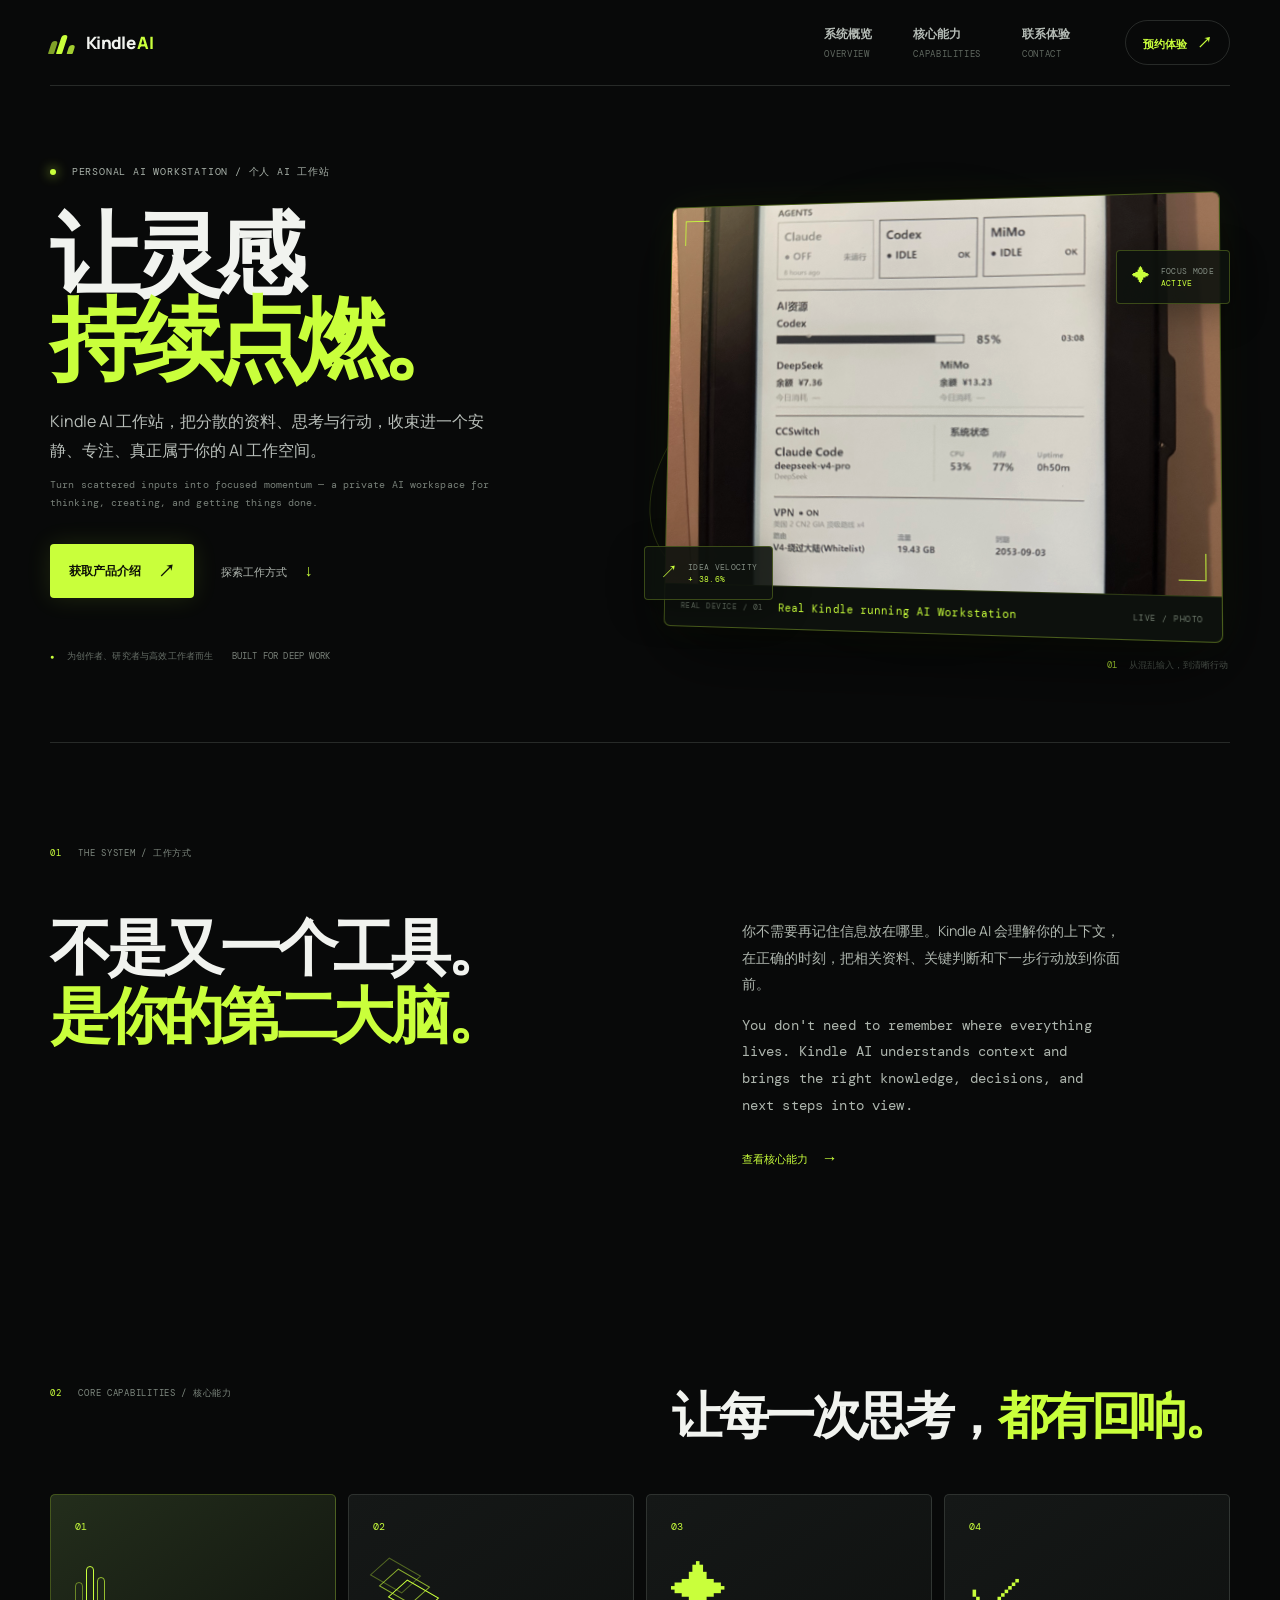
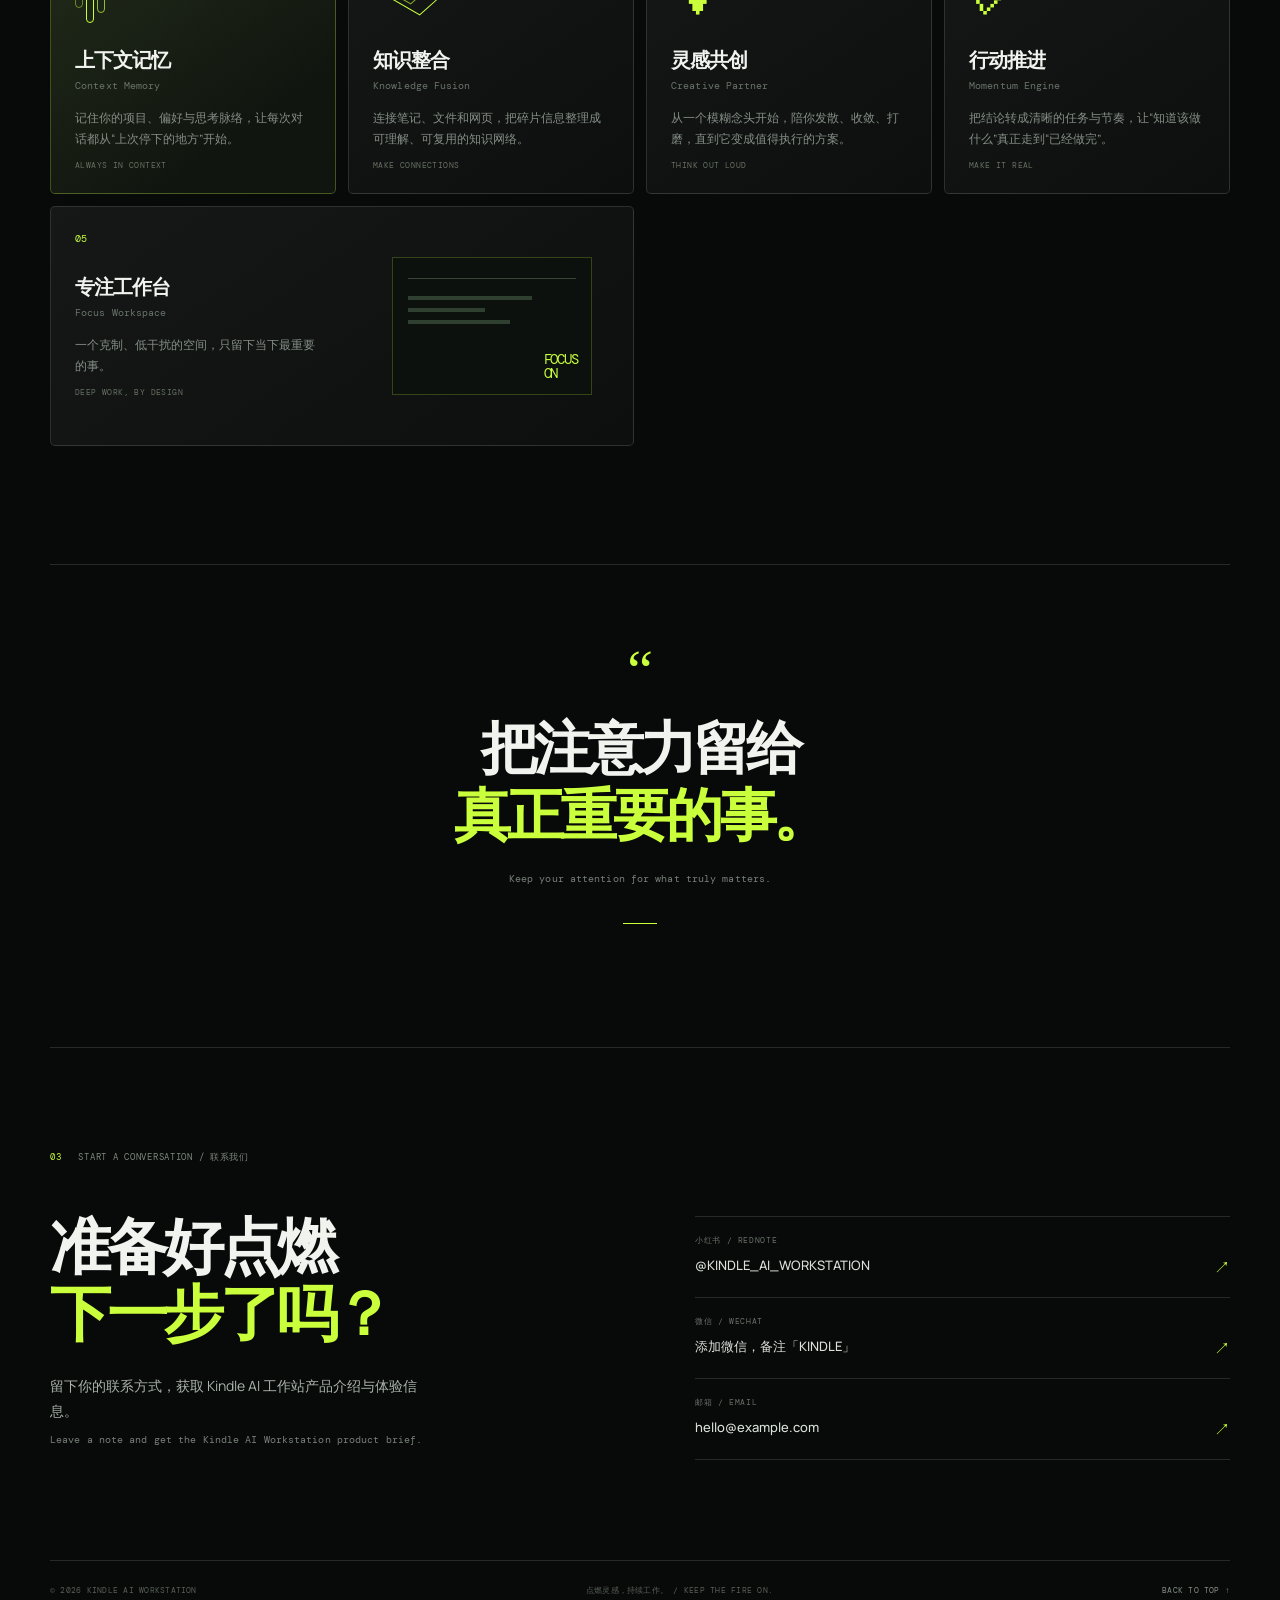
==== docs/index.html @ 56c41e38 "Fix GitHub Pages deployment structure" ====
<!doctype html>
<html lang="zh-CN">
  <head>
    <meta charset="UTF-8" />
    <meta name="viewport" content="width=device-width, initial-scale=1.0" />
    <meta name="description" content="Kindle AI 工作站：把灵感、资料与行动，收束进一个可持续工作的 AI 空间。" />
    <title>Kindle AI Workstation — 点燃你的下一步</title>
    <link rel="stylesheet" href="styles.css" />
  </head>
  <body>
    <div class="page-shell">
      <header class="site-header">
        <a class="brand" href="#top" aria-label="Kindle AI Workstation 首页">
          <span class="brand-mark" aria-hidden="true"><i></i><i></i><i></i></span>
          <span>Kindle <em>AI</em></span>
        </a>
        <nav class="nav-links" aria-label="主导航">
          <a href="#system">系统概览 <small>OVERVIEW</small></a>
          <a href="#features">核心能力 <small>CAPABILITIES</small></a>
          <a href="#contact">联系体验 <small>CONTACT</small></a>
        </nav>
        <a class="header-cta" href="#contact">预约体验 <span>↗</span></a>
      </header>

      <main id="top">
        <section class="hero section-grid" aria-labelledby="hero-title">
          <div class="hero-copy">
            <p class="eyebrow"><span class="status-dot"></span> PERSONAL AI WORKSTATION / 个人 AI 工作站</p>
            <h1 id="hero-title">让灵感<br /><span>持续点燃。</span></h1>
            <p class="hero-intro">Kindle AI 工作站，把分散的资料、思考与行动，收束进一个安静、专注、真正属于你的 AI 工作空间。</p>
            <p class="hero-intro english">Turn scattered inputs into focused momentum — a private AI workspace for thinking, creating, and getting things done.</p>
            <div class="hero-actions">
              <a class="button button-primary" href="#contact">获取产品介绍 <span>↗</span></a>
              <a class="text-link" href="#system">探索工作方式 <span>↓</span></a>
            </div>
            <div class="trust-line"><span>●</span> 为创作者、研究者与高效工作者而生 <strong>BUILT FOR DEEP WORK</strong></div>
          </div>

          <div class="hero-visual" aria-label="Kindle AI 工作站实拍展示">
            <div class="visual-glow"></div>
            <div class="orbit orbit-one"></div>
            <div class="orbit orbit-two"></div>
            <figure class="device-photo">
              <div class="photo-frame">
                <img src="./assets/kindle-dashboard.jpg" alt="Real Kindle running AI Workstation" />
                <span class="photo-corner photo-corner-tl" aria-hidden="true"></span>
                <span class="photo-corner photo-corner-br" aria-hidden="true"></span>
              </div>
              <figcaption><span class="photo-index">REAL DEVICE / 01</span><strong>Real Kindle running AI Workstation</strong><span class="photo-meta">LIVE / PHOTO</span></figcaption>
            </figure>            <div class="floating-chip chip-top"><span class="chip-icon">✦</span><span>FOCUS MODE<br /><b>ACTIVE</b></span></div>
            <div class="floating-chip chip-bottom"><span class="chip-icon">↗</span><span>IDEA VELOCITY<br /><b>+ 38.6%</b></span></div>
            <div class="visual-caption"><span>01</span><span>从混乱输入，到清晰行动</span></div>
          </div>
        </section>

        <section class="intro-band" id="system" aria-labelledby="system-title">
          <div class="section-kicker"><span>01</span><span>THE SYSTEM / 工作方式</span></div>
          <div class="intro-content">
            <h2 id="system-title">不是又一个工具。<br /><span>是你的第二大脑。</span></h2>
            <div class="intro-text">
              <p>你不需要再记住信息放在哪里。Kindle AI 会理解你的上下文，在正确的时刻，把相关资料、关键判断和下一步行动放到你面前。</p>
              <p class="english">You don't need to remember where everything lives. Kindle AI understands context and brings the right knowledge, decisions, and next steps into view.</p>
              <a class="arrow-link" href="#features">查看核心能力 <span>→</span></a>
            </div>
          </div>
        </section>

        <section class="features-section" id="features" aria-labelledby="features-title">
          <div class="section-heading">
            <div class="section-kicker"><span>02</span><span>CORE CAPABILITIES / 核心能力</span></div>
            <h2 id="features-title">让每一次思考，<span>都有回响。</span></h2>
          </div>
          <div class="feature-grid">
            <article class="feature-card featured-card">
              <div class="card-number">01</div>
              <div class="feature-icon icon-pulse" aria-hidden="true"><span></span><span></span><span></span></div>
              <h3>上下文记忆<br /><small>Context Memory</small></h3>
              <p>记住你的项目、偏好与思考脉络，让每次对话都从“上次停下的地方”开始。</p>
              <span class="card-tag">ALWAYS IN CONTEXT</span>
            </article>
            <article class="feature-card">
              <div class="card-number">02</div>
              <div class="feature-icon icon-layers" aria-hidden="true"><i></i><i></i><i></i></div>
              <h3>知识整合<br /><small>Knowledge Fusion</small></h3>
              <p>连接笔记、文件和网页，把碎片信息整理成可理解、可复用的知识网络。</p>
              <span class="card-tag">MAKE CONNECTIONS</span>
            </article>
            <article class="feature-card">
              <div class="card-number">03</div>
              <div class="feature-icon icon-spark" aria-hidden="true">✦</div>
              <h3>灵感共创<br /><small>Creative Partner</small></h3>
              <p>从一个模糊念头开始，陪你发散、收敛、打磨，直到它变成值得执行的方案。</p>
              <span class="card-tag">THINK OUT LOUD</span>
            </article>
            <article class="feature-card">
              <div class="card-number">04</div>
              <div class="feature-icon icon-check" aria-hidden="true">✓</div>
              <h3>行动推进<br /><small>Momentum Engine</small></h3>
              <p>把结论转成清晰的任务与节奏，让“知道该做什么”真正走到“已经做完”。</p>
              <span class="card-tag">MAKE IT REAL</span>
            </article>
            <article class="feature-card wide-card">
              <div class="wide-card-copy"><div class="card-number">05</div><h3>专注工作台<br /><small>Focus Workspace</small></h3><p>一个克制、低干扰的空间，只留下当下最重要的事。</p><span class="card-tag">DEEP WORK, BY DESIGN</span></div>
              <div class="focus-window" aria-hidden="true"><span class="window-top"></span><span class="window-line line-long"></span><span class="window-line line-short"></span><span class="window-line line-mid"></span><b>FOCUS<br />ON</b></div>
            </article>
          </div>
        </section>

        <section class="quote-section" aria-label="产品主张">
          <p class="quote-mark">“</p>
          <blockquote>把注意力留给<br /><span>真正重要的事。</span></blockquote>
          <p class="english quote-english">Keep your attention for what truly matters.</p>
          <div class="quote-line"></div>
        </section>

        <section class="contact-section" id="contact" aria-labelledby="contact-title">
          <div class="contact-main">
            <div class="section-kicker"><span>03</span><span>START A CONVERSATION / 联系我们</span></div>
            <h2 id="contact-title">准备好点燃<br /><span>下一步了吗？</span></h2>
            <p>留下你的联系方式，获取 Kindle AI 工作站产品介绍与体验信息。</p>
            <p class="english">Leave a note and get the Kindle AI Workstation product brief.</p>
          </div>
          <div class="contact-links">
            <a class="contact-link" href="#contact"><span class="contact-label">小红书 / REDNOTE</span><strong>@KINDLE_AI_WORKSTATION <span>↗</span></strong></a>
            <a class="contact-link" href="#contact"><span class="contact-label">微信 / WECHAT</span><strong>添加微信，备注「KINDLE」 <span>↗</span></strong></a>
            <a class="contact-link" href="mailto:hello@example.com"><span class="contact-label">邮箱 / EMAIL</span><strong>hello@example.com <span>↗</span></strong></a>
          </div>
        </section>
      </main>

      <footer class="site-footer"><span>© 2026 KINDLE AI WORKSTATION</span><span>点燃灵感，持续工作。 / KEEP THE FIRE ON.</span><a href="#top">BACK TO TOP ↑</a></footer>
    </div>
  </body>
</html>
---- docs/styles.css ----
@import url('https://fonts.googleapis.com/css2?family=DM+Mono:wght@400;500&family=Manrope:wght@400;500;600;700;800&display=swap');

:root {
  --bg: #080909;
  --panel: #111313;
  --panel-light: #171a19;
  --text: #f1f3ef;
  --muted: #8e9690;
  --line: rgba(222, 238, 224, 0.14);
  --acid: #c9ff3b;
  --acid-soft: #91c92c;
  --mono: 'DM Mono', 'SFMono-Regular', Consolas, monospace;
  --sans: 'Manrope', 'PingFang SC', 'Microsoft YaHei', sans-serif;
}

* { box-sizing: border-box; }
html { scroll-behavior: smooth; }
body { margin: 0; background: var(--bg); color: var(--text); font-family: var(--sans); -webkit-font-smoothing: antialiased; }
a { color: inherit; text-decoration: none; }
.page-shell { overflow: hidden; }
.site-header, main > section, .site-footer { width: min(1180px, calc(100% - 64px)); margin-inline: auto; }
.site-header { height: 86px; display: flex; align-items: center; justify-content: space-between; border-bottom: 1px solid var(--line); }
.brand { display: inline-flex; align-items: center; gap: 11px; font-size: 17px; font-weight: 800; letter-spacing: -0.04em; }
.brand em { color: var(--acid); font-style: normal; }
.brand-mark { width: 25px; height: 22px; display: flex; align-items: end; gap: 3px; }
.brand-mark i { display: block; width: 6px; border-radius: 4px 4px 1px 1px; background: var(--acid); transform: skew(-18deg); }
.brand-mark i:nth-child(1) { height: 13px; opacity: .62; }.brand-mark i:nth-child(2) { height: 19px; }.brand-mark i:nth-child(3) { height: 9px; opacity: .8; }
.nav-links { display: flex; align-items: center; gap: 41px; margin-left: auto; margin-right: 55px; }
.nav-links a { color: #b5bcb6; font-size: 12px; font-weight: 600; transition: color .2s ease; }.nav-links a:hover { color: var(--acid); }
.nav-links small { display: block; color: #606860; font: 9px var(--mono); letter-spacing: .07em; margin-top: 5px; }
.header-cta { border: 1px solid var(--line); border-radius: 999px; padding: 11px 17px; color: var(--acid); font-size: 11px; font-weight: 700; }.header-cta span { margin-left: 8px; font-size: 15px; }

.section-grid { display: grid; grid-template-columns: .95fr 1.05fr; gap: 50px; min-height: 656px; align-items: center; }
.eyebrow, .section-kicker, .trust-line, .card-tag, .terminal-top, .terminal-footer, .contact-label, .visual-caption, .site-footer { font-family: var(--mono); }
.eyebrow { color: #a7b0a8; font-size: 10px; letter-spacing: .08em; margin: 0 0 30px; }.status-dot { display: inline-block; width: 6px; height: 6px; border-radius: 50%; background: var(--acid); box-shadow: 0 0 12px var(--acid); margin-right: 9px; }
h1, h2, h3, p { margin-top: 0; }.hero h1 { margin-bottom: 27px; font-size: clamp(57px, 7vw, 94px); line-height: .95; letter-spacing: -.08em; font-weight: 700; }.hero h1 span, h2 span, blockquote span { color: var(--acid); }
.hero-intro { max-width: 445px; color: #b8beb9; font-size: 16px; line-height: 1.85; margin-bottom: 10px; }.english { color: #788079; font-family: var(--mono); font-size: 10px; line-height: 1.8; letter-spacing: .01em; }.hero-intro.english { max-width: 480px; margin-bottom: 32px; }
.hero-actions { display: flex; align-items: center; gap: 27px; }.button { display: inline-flex; align-items: center; gap: 17px; border-radius: 4px; padding: 15px 19px; font-size: 12px; font-weight: 800; }.button-primary { color: #0d1106; background: var(--acid); box-shadow: 0 0 24px rgba(201,255,59,.12); }.button-primary span { font-size: 17px; }.text-link { color: #b2b9b2; font: 11px var(--mono); }.text-link span { color: var(--acid); margin-left: 10px; font-size: 16px; }
.trust-line { margin-top: 52px; color: #656d66; font-size: 9px; letter-spacing: .02em; }.trust-line span { color: var(--acid); font-size: 7px; margin-right: 7px; }.trust-line strong { color: #798179; margin-left: 13px; font-weight: 400; }
.hero-visual { position: relative; min-height: 520px; display: grid; place-items: center; }.visual-glow { position: absolute; width: 310px; height: 310px; background: rgba(130, 176, 38, .1); filter: blur(55px); border-radius: 50%; }.orbit { position: absolute; border: 1px solid rgba(201,255,59,.2); border-radius: 50%; transform: rotate(-25deg); }.orbit-one { width: 610px; height: 300px; }.orbit-two { width: 480px; height: 210px; transform: rotate(29deg); border-color: rgba(201,255,59,.12); }.terminal-card { position: relative; z-index: 2; width: min(510px, 92%); min-height: 319px; border: 1px solid rgba(201,255,59,.33); border-radius: 8px; background: linear-gradient(140deg, rgba(26,34,26,.96), rgba(9,13,10,.97)); box-shadow: 0 25px 75px rgba(0,0,0,.65), inset 0 0 35px rgba(201,255,59,.035); transform: perspective(900px) rotateY(-11deg) rotateX(4deg); }
.terminal-top, .terminal-footer { display: flex; justify-content: space-between; padding: 16px 19px; color: #727d72; font-size: 9px; letter-spacing: .06em; border-bottom: 1px solid rgba(201,255,59,.12); }.live-indicator { color: var(--acid); }.live-indicator i { display: inline-block; width: 5px; height: 5px; border-radius: 50%; background: var(--acid); margin-right: 6px; }.terminal-body { padding: 32px 28px; font: 12px/2 var(--mono); }.terminal-line { color: #d9e4d7; }.terminal-line.muted { color: #5f6d5e; margin-bottom: 7px; }.prompt, .accent, .result { color: var(--acid); }.result { padding-left: 21px; opacity: .75; }.cursor { margin-top: 8px; }.typing-line { display: inline-block; width: 80px; border-bottom: 1px solid var(--acid); vertical-align: middle; margin-left: 4px; }.cursor-block { display: inline-block; width: 6px; height: 13px; vertical-align: middle; background: var(--acid); margin-left: 3px; }.terminal-footer { border-top: 1px solid rgba(201,255,59,.12); border-bottom: 0; padding-top: 13px; padding-bottom: 13px; font-size: 8px; }
.floating-chip { position: absolute; z-index: 3; display: flex; align-items: center; gap: 10px; border: 1px solid rgba(201,255,59,.24); border-radius: 4px; padding: 12px 15px; background: rgba(14,18,14,.9); color: #838d83; font: 8px/1.55 var(--mono); letter-spacing: .04em; box-shadow: 0 10px 35px rgba(0,0,0,.35); }.floating-chip b { color: var(--acid); font-weight: 400; }.chip-icon { color: var(--acid); font-size: 18px; }.chip-top { top: 96px; right: 0; }.chip-bottom { bottom: 74px; left: 7px; }.visual-caption { position: absolute; bottom: 2px; right: 2px; display: flex; gap: 12px; color: #596159; font-size: 9px; }.visual-caption span:first-child { color: var(--acid); }

.intro-band { border-top: 1px solid var(--line); padding: 104px 0 115px; }.section-kicker { display: flex; gap: 17px; color: #7e887f; font-size: 9px; letter-spacing: .08em; }.section-kicker span:first-child { color: var(--acid); }.intro-content { display: grid; grid-template-columns: 1.1fr .9fr; gap: 95px; margin-top: 52px; }.intro-content h2, .section-heading h2, .contact-main h2 { font-size: clamp(34px, 4.8vw, 62px); line-height: 1.1; letter-spacing: -.07em; margin: 0; }.intro-text { max-width: 380px; padding-top: 6px; }.intro-text p { color: #aeb6ae; line-height: 1.9; font-size: 14px; margin-bottom: 14px; }.intro-text .english { margin-bottom: 28px; }.arrow-link { color: var(--acid); font: 11px var(--mono); }.arrow-link span { padding-left: 10px; font-size: 16px; }
.features-section { padding: 104px 0 118px; }.section-heading { display: flex; justify-content: space-between; align-items: end; margin-bottom: 52px; }.section-heading h2 { font-size: clamp(29px, 4vw, 50px); }.section-heading .section-kicker { align-self: start; }.feature-grid { display: grid; grid-template-columns: repeat(4, 1fr); gap: 12px; }.feature-card { position: relative; min-height: 300px; overflow: hidden; padding: 25px 24px; border: 1px solid var(--line); border-radius: 5px; background: linear-gradient(145deg, #151817, #0d0f0e); }.featured-card { background: linear-gradient(145deg, rgba(37,48,29,.95), #11150f 75%); border-color: rgba(201,255,59,.25); }.card-number { color: var(--acid); font: 10px var(--mono); }.feature-icon { height: 63px; margin: 30px 0 21px; color: var(--acid); }.feature-card h3 { margin-bottom: 15px; font-size: 20px; line-height: 1.25; letter-spacing: -.045em; }.feature-card h3 small, .wide-card h3 small { color: #69736a; display: block; font: 10px var(--mono); letter-spacing: .01em; margin-top: 7px; }.feature-card p, .wide-card p { color: #858e86; font-size: 12px; line-height: 1.75; }.card-tag { position: absolute; bottom: 23px; color: #667062; font-size: 8px; letter-spacing: .05em; }
.icon-pulse { display: flex; align-items: center; gap: 3px; }.icon-pulse span { display: block; width: 8px; border: 1px solid var(--acid); border-radius: 8px; }.icon-pulse span:nth-child(1) { height: 26px; opacity: .45; }.icon-pulse span:nth-child(2) { height: 57px; }.icon-pulse span:nth-child(3) { height: 36px; opacity: .7; }.icon-layers { position: relative; }.icon-layers i { position: absolute; width: 37px; height: 25px; border: 1px solid var(--acid); transform: rotate(30deg) skewX(-18deg); }.icon-layers i:nth-child(1) { top: 0; left: 4px; opacity: .35; }.icon-layers i:nth-child(2) { top: 11px; left: 13px; opacity: .65; }.icon-layers i:nth-child(3) { top: 22px; left: 22px; }.icon-spark, .icon-check { font-size: 57px; line-height: 1; font-family: Arial, sans-serif; }.icon-check { font-weight: 200; }
.wide-card { grid-column: span 2; min-height: 240px; display: flex; justify-content: space-between; padding-right: 41px; }.wide-card-copy { position: relative; }.wide-card h3 { margin-top: 29px; }.wide-card p { max-width: 245px; }.focus-window { position: relative; width: 200px; height: 138px; align-self: center; border: 1px solid rgba(201,255,59,.22); background: #0c110d; padding: 20px 15px; }.window-top { display: block; width: 100%; border-top: 1px solid #364536; margin-bottom: 17px; }.window-line { display: block; height: 4px; margin: 8px 0; background: #304030; }.line-long { width: 74%; }.line-short { width: 46%; }.line-mid { width: 61%; }.focus-window b { position: absolute; right: 13px; bottom: 14px; color: var(--acid); font: 14px/1 var(--mono); letter-spacing: -.08em; }

.quote-section { padding: 76px 0 123px; border-top: 1px solid var(--line); text-align: center; }.quote-mark { color: var(--acid); font: 58px/1 Georgia, serif; margin-bottom: 14px; }.quote-section blockquote { margin: 0; font-size: clamp(31px, 5vw, 57px); line-height: 1.18; letter-spacing: -.07em; font-weight: 600; }.quote-english { margin: 22px 0 35px; }.quote-line { width: 34px; height: 1px; margin: auto; background: var(--acid); }
.contact-section { display: grid; grid-template-columns: 1fr 1fr; gap: 110px; padding: 103px 0 100px; border-top: 1px solid var(--line); }.contact-main h2 { margin: 47px 0 27px; }.contact-main > p:not(.english) { max-width: 380px; color: #aab3aa; line-height: 1.8; font-size: 14px; margin-bottom: 8px; }.contact-main .english { margin-bottom: 0; }.contact-links { padding-top: 65px; }.contact-link { display: block; padding: 18px 0; border-bottom: 1px solid var(--line); }.contact-link:first-child { border-top: 1px solid var(--line); }.contact-label { display: block; color: #687168; font-size: 8px; letter-spacing: .08em; margin-bottom: 10px; }.contact-link strong { display: flex; justify-content: space-between; color: #dbe2db; font-size: 13px; font-weight: 500; }.contact-link strong span { color: var(--acid); font-size: 16px; }.contact-link:hover strong { color: var(--acid); }
.site-footer { display: flex; justify-content: space-between; gap: 20px; padding: 24px 0 30px; color: #566057; border-top: 1px solid var(--line); font-size: 8px; letter-spacing: .03em; }.site-footer a { color: #849084; }.site-footer a:hover { color: var(--acid); }

@media (max-width: 800px) {
  .site-header, main > section, .site-footer { width: min(100% - 36px, 620px); }
  .site-header { height: 72px; }.nav-links { display: none; }.header-cta { padding: 9px 13px; font-size: 10px; }
  .section-grid { display: block; padding: 78px 0 35px; }.hero-copy { position: relative; z-index: 2; }.hero h1 { font-size: clamp(58px, 16vw, 92px); }.hero-intro { font-size: 14px; }.trust-line { margin-top: 37px; line-height: 1.9; }.trust-line strong { display: block; margin-left: 14px; }
  .hero-visual { min-height: 430px; margin-top: 23px; }.terminal-card { transform: perspective(900px) rotateY(-5deg) rotateX(3deg); }.orbit-one { width: 480px; height: 240px; }.orbit-two { width: 380px; height: 170px; }.chip-top { top: 34px; right: -4px; }.chip-bottom { bottom: 48px; left: -5px; }.visual-caption { bottom: 0; right: 0; }
  .intro-band, .features-section, .quote-section, .contact-section { padding-top: 75px; padding-bottom: 78px; }.intro-content, .contact-section { display: block; }.intro-content { margin-top: 35px; }.intro-content h2 { margin-bottom: 34px; }.intro-text { max-width: 100%; }.section-heading { display: block; margin-bottom: 35px; }.section-heading h2 { margin-top: 34px; }.feature-grid { grid-template-columns: repeat(2, 1fr); }.feature-card { min-height: 315px; padding: 20px 18px; }.feature-card h3 { font-size: 17px; }.wide-card { grid-column: span 2; min-height: 220px; padding-right: 19px; }.focus-window { width: 150px; height: 110px; }.contact-main h2 { margin-top: 35px; }.contact-links { padding-top: 43px; }.site-footer { flex-wrap: wrap; padding-top: 20px; }.site-footer span:nth-child(2) { order: 3; width: 100%; }
}
@media (max-width: 460px) {
  .hero-actions { align-items: flex-start; flex-direction: column; gap: 18px; }.hero-visual { min-height: 360px; }.terminal-card { min-height: 270px; }.terminal-body { padding: 22px 16px; font-size: 10px; }.terminal-top, .terminal-footer { padding-inline: 13px; font-size: 7px; }.chip-top { top: 24px; }.chip-bottom { bottom: 30px; }.floating-chip { transform: scale(.88); transform-origin: left center; }.chip-top { transform-origin: right center; }.feature-grid { gap: 8px; }.feature-card { min-height: 295px; }.wide-card { min-height: 215px; }.wide-card-copy { z-index: 1; }.focus-window { margin-left: -55px; opacity: .7; }.contact-link strong { font-size: 11px; }.site-footer { font-size: 7px; }
}

.device-photo { position: relative; z-index: 2; width: min(600px, 94%); margin: 0; border: 1px solid rgba(201,255,59,.32); border-radius: 7px; background: #0d110d; box-shadow: 0 25px 75px rgba(0,0,0,.68), 0 0 42px rgba(142,201,44,.08); overflow: hidden; transform: perspective(1000px) rotateY(-8deg) rotateX(3deg); }
.photo-frame { position: relative; line-height: 0; background: #0b0e0b; }
.photo-frame::after { position: absolute; inset: 0; content: ''; pointer-events: none; background: linear-gradient(145deg, rgba(201,255,59,.12), transparent 28%, transparent 73%, rgba(0,0,0,.3)); mix-blend-mode: screen; }
.photo-frame img { display: block; width: 100%; height: auto; max-height: 390px; object-fit: cover; filter: saturate(.92) contrast(1.06); }
.photo-corner { position: absolute; z-index: 1; width: 26px; height: 26px; border-color: var(--acid); border-style: solid; opacity: .9; }
.photo-corner-tl { top: 14px; left: 14px; border-width: 1px 0 0 1px; }.photo-corner-br { right: 14px; bottom: 14px; border-width: 0 1px 1px 0; }
.device-photo figcaption { display: grid; grid-template-columns: auto 1fr auto; align-items: center; gap: 15px; padding: 14px 17px; border-top: 1px solid rgba(201,255,59,.18); color: #a9b4a8; }
.photo-index, .photo-meta { color: #6f7b6d; font: 8px var(--mono); letter-spacing: .06em; }.device-photo strong { color: var(--acid); font: 11px var(--mono); font-weight: 400; letter-spacing: .01em; }
@media (max-width: 800px) {
  .device-photo { width: min(600px, 96%); transform: perspective(1000px) rotateY(-4deg) rotateX(2deg); }
  .photo-frame img { max-height: none; }
  .device-photo figcaption { grid-template-columns: 1fr auto; gap: 8px 12px; }
  .device-photo strong { grid-column: 1 / -1; grid-row: 2; }
  .photo-meta { grid-column: 2; grid-row: 1; }
}
@media (max-width: 460px) {
  .device-photo { width: 97%; }
  .device-photo figcaption { display: block; padding: 12px 13px; }
  .photo-index, .photo-meta { display: inline-block; }
  .photo-meta { float: right; }
  .device-photo strong { display: block; margin-top: 9px; font-size: 10px; line-height: 1.5; }
}
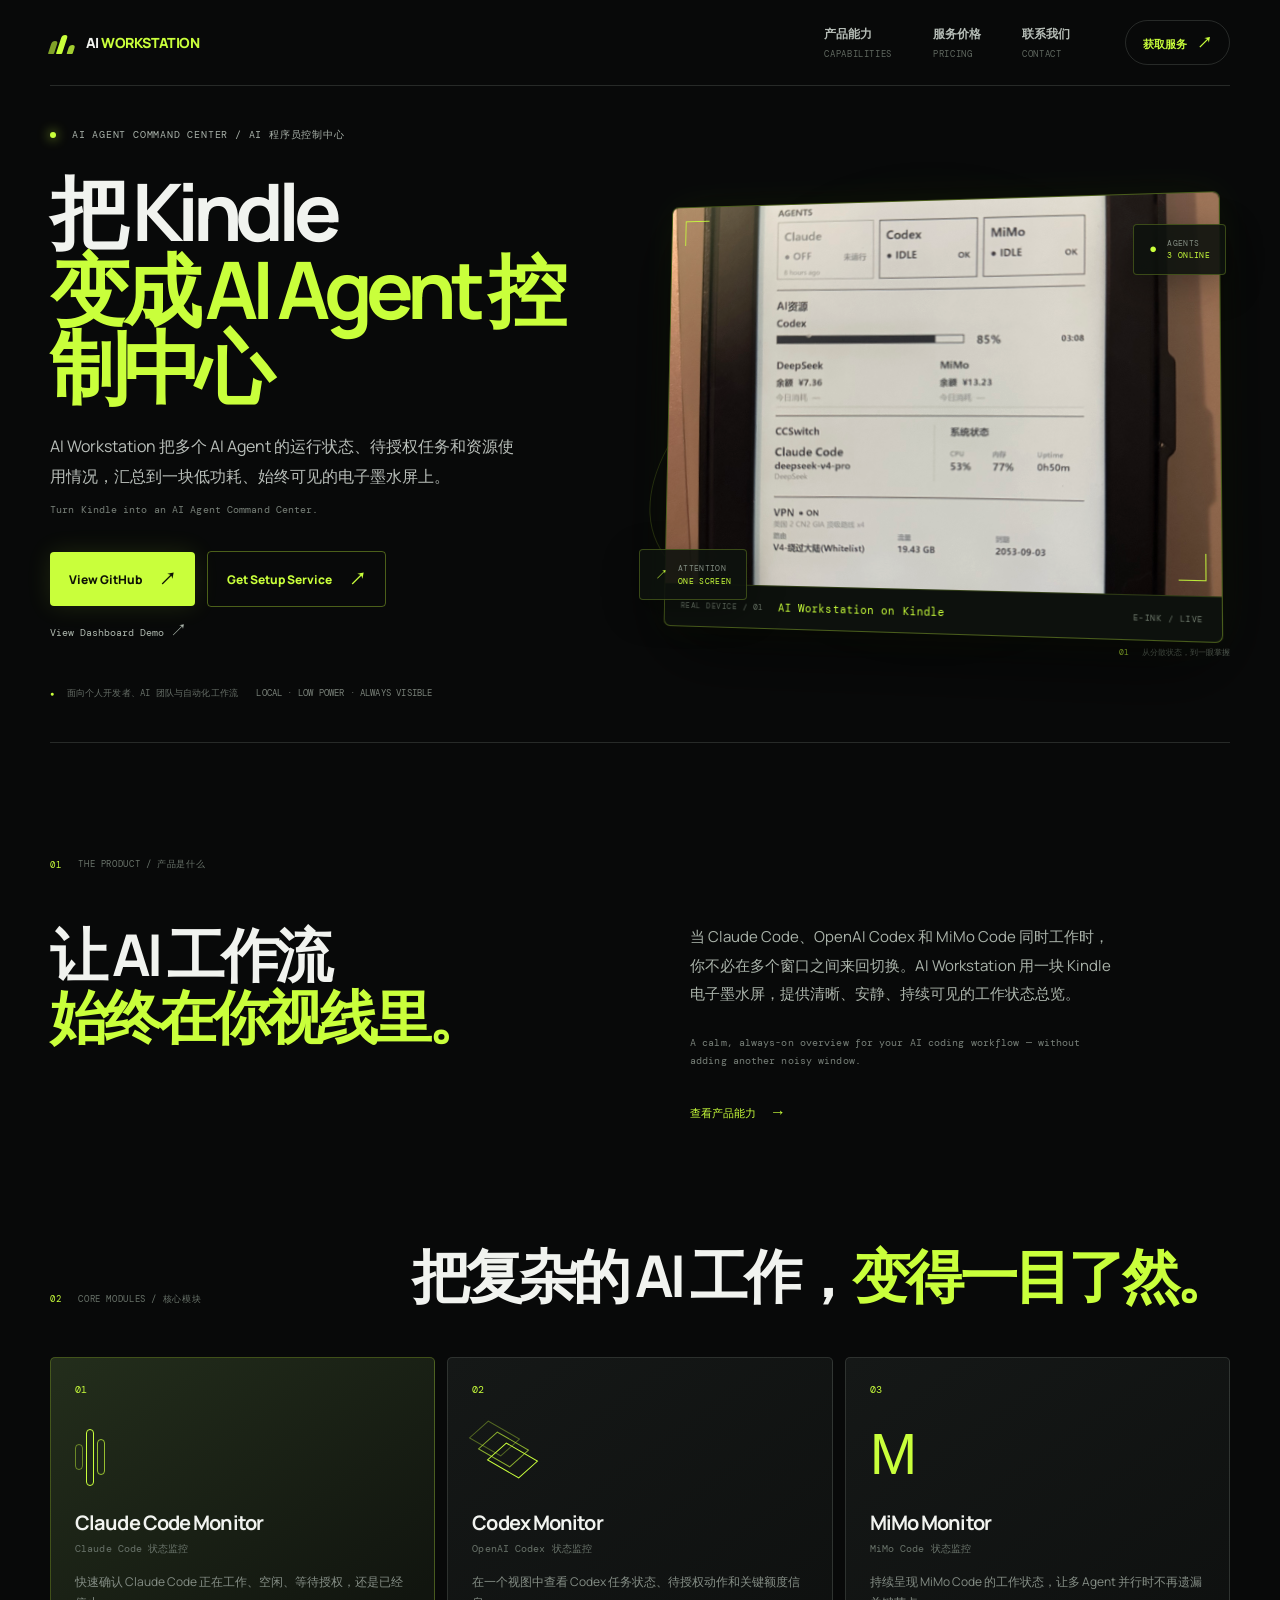
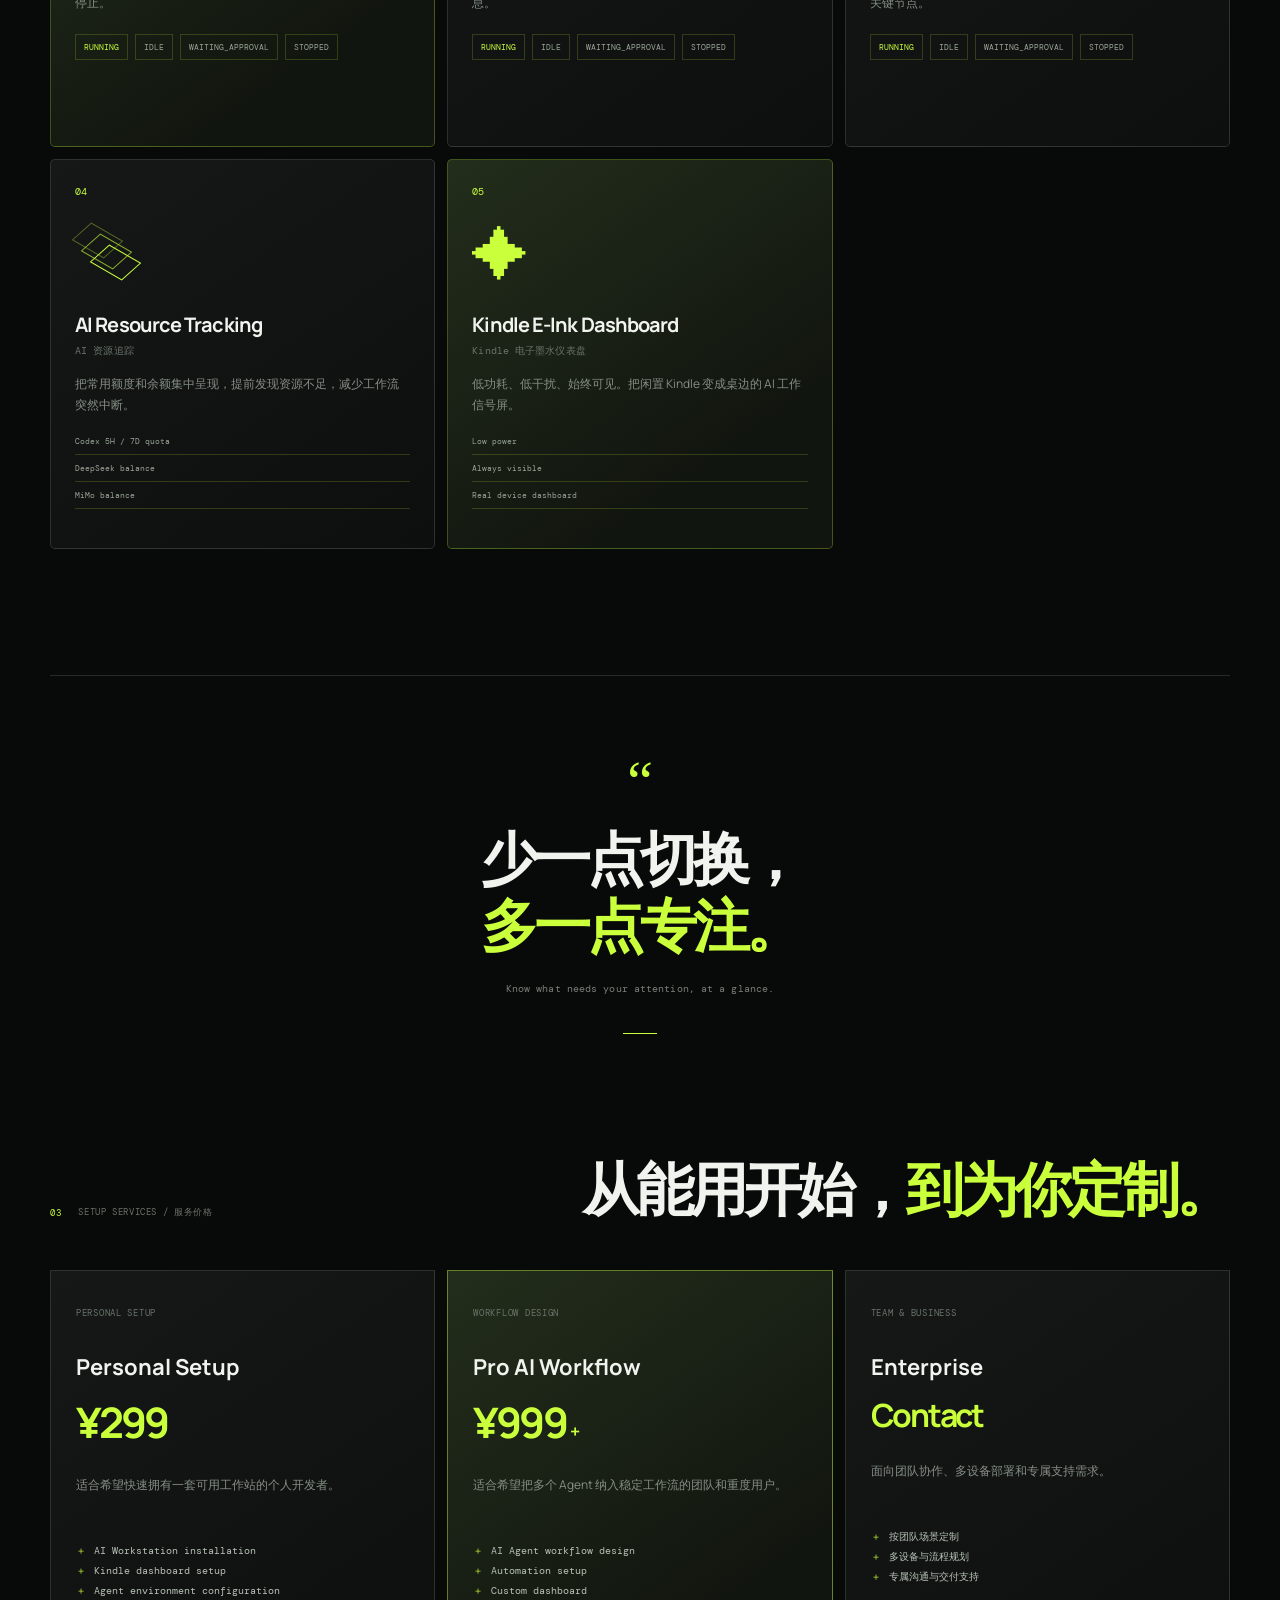
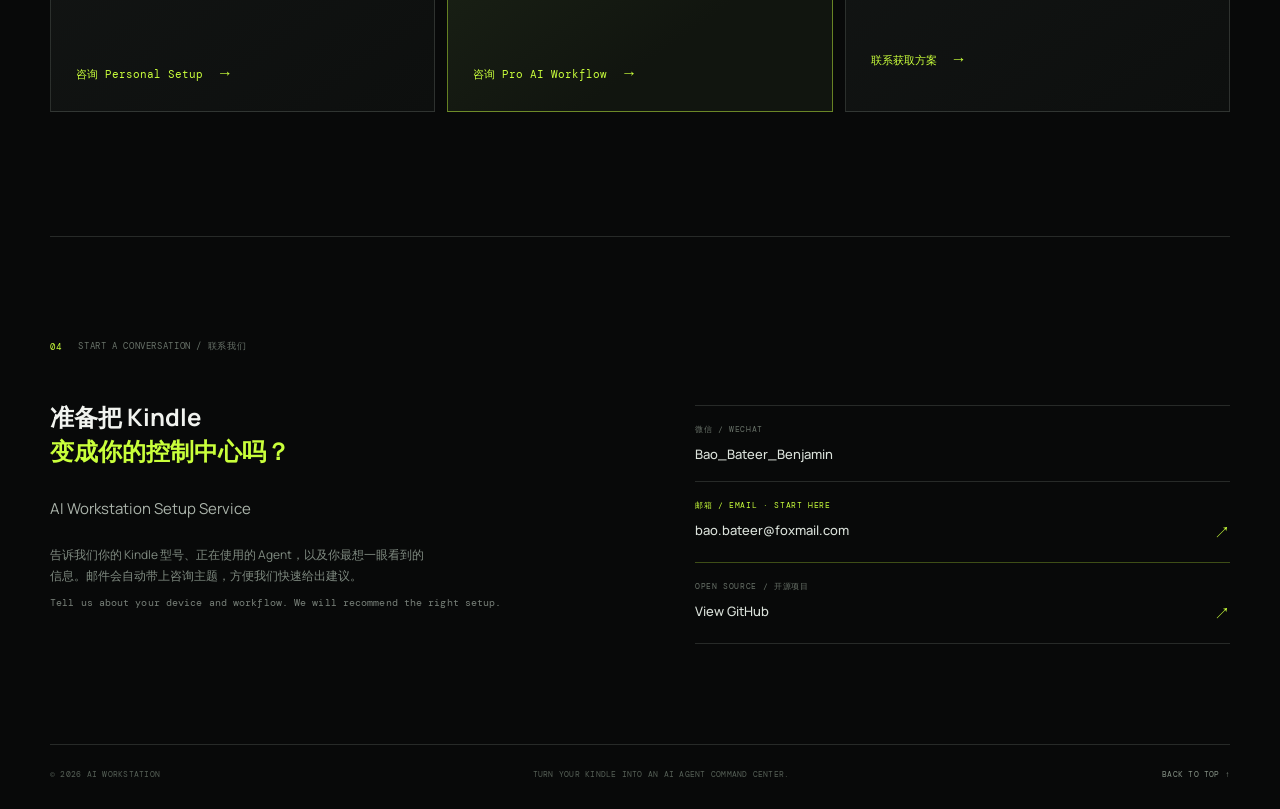
==== commit f2a7518f: "Prepare AI Workstation commercial launch" ====
--- a/docs/index.html
+++ b/docs/index.html
@@ -3,132 +3,155 @@
   <head>
     <meta charset="UTF-8" />
     <meta name="viewport" content="width=device-width, initial-scale=1.0" />
-    <meta name="description" content="Kindle AI 工作站：把灵感、资料与行动，收束进一个可持续工作的 AI 空间。" />
-    <title>Kindle AI Workstation — 点燃你的下一步</title>
+    <meta name="description" content="AI Workstation 把 Kindle 变成 AI Agent 控制中心：监控 Claude Code、Codex、MiMo，追踪 AI 资源，并提供安装与工作流服务。" />
+    <link rel="canonical" href="https://baobateer-arch.github.io/AI-Workstation/" />
+    <meta property="og:title" content="AI Workstation — AI Agent Command Center" />
+    <meta property="og:description" content="把 Kindle 变成 AI Agent 控制中心。一个屏幕查看 Agent 状态、待授权任务与 AI 资源。" />
+    <meta property="og:image" content="https://baobateer-arch.github.io/AI-Workstation/assets/kindle-dashboard.jpg" />
+    <meta property="og:type" content="website" />
+    <title>AI Workstation — AI Agent Command Center</title>
     <link rel="stylesheet" href="styles.css" />
   </head>
   <body>
     <div class="page-shell">
       <header class="site-header">
-        <a class="brand" href="#top" aria-label="Kindle AI Workstation 首页">
+        <a class="brand" href="#top" aria-label="AI Workstation 首页">
           <span class="brand-mark" aria-hidden="true"><i></i><i></i><i></i></span>
-          <span>Kindle <em>AI</em></span>
+          <span>AI <em>WORKSTATION</em></span>
         </a>
         <nav class="nav-links" aria-label="主导航">
-          <a href="#system">系统概览 <small>OVERVIEW</small></a>
-          <a href="#features">核心能力 <small>CAPABILITIES</small></a>
-          <a href="#contact">联系体验 <small>CONTACT</small></a>
+          <a href="#capabilities">产品能力 <small>CAPABILITIES</small></a>
+          <a href="#pricing">服务价格 <small>PRICING</small></a>
+          <a href="#contact">联系我们 <small>CONTACT</small></a>
         </nav>
-        <a class="header-cta" href="#contact">预约体验 <span>↗</span></a>
+        <a class="header-cta" href="mailto:bao.bateer@foxmail.com?subject=AI%20Workstation%20Setup%20Service%20Inquiry">获取服务 <span>↗</span></a>
       </header>
 
       <main id="top">
         <section class="hero section-grid" aria-labelledby="hero-title">
           <div class="hero-copy">
-            <p class="eyebrow"><span class="status-dot"></span> PERSONAL AI WORKSTATION / 个人 AI 工作站</p>
-            <h1 id="hero-title">让灵感<br /><span>持续点燃。</span></h1>
-            <p class="hero-intro">Kindle AI 工作站，把分散的资料、思考与行动，收束进一个安静、专注、真正属于你的 AI 工作空间。</p>
-            <p class="hero-intro english">Turn scattered inputs into focused momentum — a private AI workspace for thinking, creating, and getting things done.</p>
+            <p class="eyebrow"><span class="status-dot"></span> AI AGENT COMMAND CENTER / AI 程序员控制中心</p>
+            <h1 id="hero-title">把 Kindle<br /><span>变成 AI Agent 控制中心</span></h1>
+            <p class="hero-intro">AI Workstation 把多个 AI Agent 的运行状态、待授权任务和资源使用情况，汇总到一块低功耗、始终可见的电子墨水屏上。</p>
+            <p class="hero-intro english">Turn Kindle into an AI Agent Command Center.</p>
             <div class="hero-actions">
-              <a class="button button-primary" href="#contact">获取产品介绍 <span>↗</span></a>
-              <a class="text-link" href="#system">探索工作方式 <span>↓</span></a>
+              <a class="button button-primary" href="https://github.com/baobateer-arch/AI-Workstation" target="_blank" rel="noreferrer">View GitHub <span>↗</span></a>
+              <a class="button button-secondary" href="mailto:bao.bateer@foxmail.com?subject=AI%20Workstation%20Setup%20Service%20Inquiry&amp;body=Kindle%20model%3A%0AAgents%20I%20use%3A%0AWhat%20I%20want%20to%20see%3A">Get Setup Service <span>↗</span></a>
+              <a class="demo-link" href="./assets/kindle-dashboard.jpg" target="_blank" rel="noreferrer">View Dashboard Demo <span>↗</span></a>
             </div>
-            <div class="trust-line"><span>●</span> 为创作者、研究者与高效工作者而生 <strong>BUILT FOR DEEP WORK</strong></div>
+            <div class="trust-line"><span>●</span> 面向个人开发者、AI 团队与自动化工作流 <strong>LOCAL · LOW POWER · ALWAYS VISIBLE</strong></div>
           </div>
 
-          <div class="hero-visual" aria-label="Kindle AI 工作站实拍展示">
+          <div class="hero-visual" aria-label="AI Workstation Kindle 仪表盘展示">
             <div class="visual-glow"></div>
             <div class="orbit orbit-one"></div>
             <div class="orbit orbit-two"></div>
             <figure class="device-photo">
               <div class="photo-frame">
-                <img src="./assets/kindle-dashboard.jpg" alt="Real Kindle running AI Workstation" />
+                <img src="./assets/kindle-dashboard.jpg" alt="Kindle running AI Workstation dashboard" />
                 <span class="photo-corner photo-corner-tl" aria-hidden="true"></span>
                 <span class="photo-corner photo-corner-br" aria-hidden="true"></span>
               </div>
-              <figcaption><span class="photo-index">REAL DEVICE / 01</span><strong>Real Kindle running AI Workstation</strong><span class="photo-meta">LIVE / PHOTO</span></figcaption>
-            </figure>            <div class="floating-chip chip-top"><span class="chip-icon">✦</span><span>FOCUS MODE<br /><b>ACTIVE</b></span></div>
-            <div class="floating-chip chip-bottom"><span class="chip-icon">↗</span><span>IDEA VELOCITY<br /><b>+ 38.6%</b></span></div>
-            <div class="visual-caption"><span>01</span><span>从混乱输入，到清晰行动</span></div>
+              <figcaption><span class="photo-index">REAL DEVICE / 01</span><strong>AI Workstation on Kindle</strong><span class="photo-meta">E-INK / LIVE</span></figcaption>
+            </figure>
+            <div class="floating-chip chip-top"><span class="chip-icon">●</span><span>AGENTS<br /><b>3 ONLINE</b></span></div>
+            <div class="floating-chip chip-bottom"><span class="chip-icon">↗</span><span>ATTENTION<br /><b>ONE SCREEN</b></span></div>
+            <div class="visual-caption"><span>01</span><span>从分散状态，到一眼掌握</span></div>
           </div>
         </section>
 
         <section class="intro-band" id="system" aria-labelledby="system-title">
-          <div class="section-kicker"><span>01</span><span>THE SYSTEM / 工作方式</span></div>
+          <div class="section-kicker"><span>01</span><span>THE PRODUCT / 产品是什么</span></div>
           <div class="intro-content">
-            <h2 id="system-title">不是又一个工具。<br /><span>是你的第二大脑。</span></h2>
+            <h2 id="system-title">让 AI 工作流<br /><span>始终在你视线里。</span></h2>
             <div class="intro-text">
-              <p>你不需要再记住信息放在哪里。Kindle AI 会理解你的上下文，在正确的时刻，把相关资料、关键判断和下一步行动放到你面前。</p>
-              <p class="english">You don't need to remember where everything lives. Kindle AI understands context and brings the right knowledge, decisions, and next steps into view.</p>
-              <a class="arrow-link" href="#features">查看核心能力 <span>→</span></a>
+              <p>当 Claude Code、OpenAI Codex 和 MiMo Code 同时工作时，你不必在多个窗口之间来回切换。AI Workstation 用一块 Kindle 电子墨水屏，提供清晰、安静、持续可见的工作状态总览。</p>
+              <p class="english">A calm, always-on overview for your AI coding workflow — without adding another noisy window.</p>
+              <a class="arrow-link" href="#capabilities">查看产品能力 <span>→</span></a>
             </div>
           </div>
         </section>
 
-        <section class="features-section" id="features" aria-labelledby="features-title">
+        <section class="features-section" id="capabilities" aria-labelledby="features-title">
           <div class="section-heading">
-            <div class="section-kicker"><span>02</span><span>CORE CAPABILITIES / 核心能力</span></div>
-            <h2 id="features-title">让每一次思考，<span>都有回响。</span></h2>
+            <div class="section-kicker"><span>02</span><span>CORE MODULES / 核心模块</span></div>
+            <h2 id="features-title">把复杂的 AI 工作，<span>变得一目了然。</span></h2>
           </div>
           <div class="feature-grid">
             <article class="feature-card featured-card">
               <div class="card-number">01</div>
               <div class="feature-icon icon-pulse" aria-hidden="true"><span></span><span></span><span></span></div>
-              <h3>上下文记忆<br /><small>Context Memory</small></h3>
-              <p>记住你的项目、偏好与思考脉络，让每次对话都从“上次停下的地方”开始。</p>
-              <span class="card-tag">ALWAYS IN CONTEXT</span>
+              <h3>Claude Code Monitor<br /><small>Claude Code 状态监控</small></h3>
+              <p>快速确认 Claude Code 正在工作、空闲、等待授权，还是已经停止。</p>
+              <div class="status-list"><span>RUNNING</span><span>IDLE</span><span>WAITING_APPROVAL</span><span>STOPPED</span></div>
             </article>
             <article class="feature-card">
               <div class="card-number">02</div>
               <div class="feature-icon icon-layers" aria-hidden="true"><i></i><i></i><i></i></div>
-              <h3>知识整合<br /><small>Knowledge Fusion</small></h3>
-              <p>连接笔记、文件和网页，把碎片信息整理成可理解、可复用的知识网络。</p>
-              <span class="card-tag">MAKE CONNECTIONS</span>
+              <h3>Codex Monitor<br /><small>OpenAI Codex 状态监控</small></h3>
+              <p>在一个视图中查看 Codex 任务状态、待授权动作和关键额度信息。</p>
+              <div class="status-list"><span>RUNNING</span><span>IDLE</span><span>WAITING_APPROVAL</span><span>STOPPED</span></div>
             </article>
             <article class="feature-card">
               <div class="card-number">03</div>
-              <div class="feature-icon icon-spark" aria-hidden="true">✦</div>
-              <h3>灵感共创<br /><small>Creative Partner</small></h3>
-              <p>从一个模糊念头开始，陪你发散、收敛、打磨，直到它变成值得执行的方案。</p>
-              <span class="card-tag">THINK OUT LOUD</span>
+              <div class="feature-icon icon-spark" aria-hidden="true">M</div>
+              <h3>MiMo Monitor<br /><small>MiMo Code 状态监控</small></h3>
+              <p>持续呈现 MiMo Code 的工作状态，让多 Agent 并行时不再遗漏关键节点。</p>
+              <div class="status-list"><span>RUNNING</span><span>IDLE</span><span>WAITING_APPROVAL</span><span>STOPPED</span></div>
             </article>
             <article class="feature-card">
               <div class="card-number">04</div>
-              <div class="feature-icon icon-check" aria-hidden="true">✓</div>
-              <h3>行动推进<br /><small>Momentum Engine</small></h3>
-              <p>把结论转成清晰的任务与节奏，让“知道该做什么”真正走到“已经做完”。</p>
-              <span class="card-tag">MAKE IT REAL</span>
+              <div class="feature-icon icon-layers" aria-hidden="true"><i></i><i></i><i></i></div>
+              <h3>AI Resource Tracking<br /><small>AI 资源追踪</small></h3>
+              <p>把常用额度和余额集中呈现，提前发现资源不足，减少工作流突然中断。</p>
+              <div class="resource-list"><span>Codex 5H / 7D quota</span><span>DeepSeek balance</span><span>MiMo balance</span></div>
             </article>
-            <article class="feature-card wide-card">
-              <div class="wide-card-copy"><div class="card-number">05</div><h3>专注工作台<br /><small>Focus Workspace</small></h3><p>一个克制、低干扰的空间，只留下当下最重要的事。</p><span class="card-tag">DEEP WORK, BY DESIGN</span></div>
-              <div class="focus-window" aria-hidden="true"><span class="window-top"></span><span class="window-line line-long"></span><span class="window-line line-short"></span><span class="window-line line-mid"></span><b>FOCUS<br />ON</b></div>
+            <article class="feature-card featured-card">
+              <div class="card-number">05</div>
+              <div class="feature-icon icon-spark" aria-hidden="true">✦</div>
+              <h3>Kindle E-Ink Dashboard<br /><small>Kindle 电子墨水仪表盘</small></h3>
+              <p>低功耗、低干扰、始终可见。把闲置 Kindle 变成桌边的 AI 工作信号屏。</p>
+              <div class="resource-list"><span>Low power</span><span>Always visible</span><span>Real device dashboard</span></div>
             </article>
           </div>
         </section>
 
         <section class="quote-section" aria-label="产品主张">
           <p class="quote-mark">“</p>
-          <blockquote>把注意力留给<br /><span>真正重要的事。</span></blockquote>
-          <p class="english quote-english">Keep your attention for what truly matters.</p>
+          <blockquote>少一点切换，<br /><span>多一点专注。</span></blockquote>
+          <p class="english quote-english">Know what needs your attention, at a glance.</p>
           <div class="quote-line"></div>
+        </section>
+
+        <section class="pricing-section" id="pricing" aria-labelledby="pricing-title">
+          <div class="section-heading">
+            <div class="section-kicker"><span>03</span><span>SETUP SERVICES / 服务价格</span></div>
+            <h2 id="pricing-title">从能用开始，<span>到为你定制。</span></h2>
+          </div>
+          <div class="pricing-grid">
+            <article class="price-card"><span class="price-label">PERSONAL SETUP</span><h3>Personal Setup</h3><div class="price">¥299</div><p>适合希望快速拥有一套可用工作站的个人开发者。</p><ul><li>AI Workstation installation</li><li>Kindle dashboard setup</li><li>Agent environment configuration</li></ul><a class="price-link" href="mailto:bao.bateer@foxmail.com?subject=Personal%20Setup%20Inquiry">咨询 Personal Setup <span>→</span></a></article>
+            <article class="price-card featured-price"><span class="price-label">WORKFLOW DESIGN</span><h3>Pro AI Workflow</h3><div class="price">¥999<span>+</span></div><p>适合希望把多个 Agent 纳入稳定工作流的团队和重度用户。</p><ul><li>AI Agent workflow design</li><li>Automation setup</li><li>Custom dashboard</li></ul><a class="price-link" href="mailto:bao.bateer@foxmail.com?subject=Pro%20AI%20Workflow%20Inquiry">咨询 Pro AI Workflow <span>→</span></a></article>
+            <article class="price-card"><span class="price-label">TEAM &amp; BUSINESS</span><h3>Enterprise</h3><div class="price price-contact">Contact</div><p>面向团队协作、多设备部署和专属支持需求。</p><ul><li>按团队场景定制</li><li>多设备与流程规划</li><li>专属沟通与交付支持</li></ul><a class="price-link" href="mailto:bao.bateer@foxmail.com?subject=Enterprise%20AI%20Workstation%20Inquiry">联系获取方案 <span>→</span></a></article>
+          </div>
         </section>
 
         <section class="contact-section" id="contact" aria-labelledby="contact-title">
           <div class="contact-main">
-            <div class="section-kicker"><span>03</span><span>START A CONVERSATION / 联系我们</span></div>
-            <h2 id="contact-title">准备好点燃<br /><span>下一步了吗？</span></h2>
-            <p>留下你的联系方式，获取 Kindle AI 工作站产品介绍与体验信息。</p>
-            <p class="english">Leave a note and get the Kindle AI Workstation product brief.</p>
+            <div class="section-kicker"><span>04</span><span>START A CONVERSATION / 联系我们</span></div>
+            <h2 id="contact-title">准备把 Kindle<br /><span>变成你的控制中心吗？</span></h2>
+            <p>AI Workstation Setup Service</p>
+            <p class="contact-prompt">告诉我们你的 Kindle 型号、正在使用的 Agent，以及你最想一眼看到的信息。邮件会自动带上咨询主题，方便我们快速给出建议。</p>
+            <p class="english">Tell us about your device and workflow. We will recommend the right setup.</p>
           </div>
           <div class="contact-links">
-            <a class="contact-link" href="#contact"><span class="contact-label">小红书 / REDNOTE</span><strong>@KINDLE_AI_WORKSTATION <span>↗</span></strong></a>
-            <a class="contact-link" href="#contact"><span class="contact-label">微信 / WECHAT</span><strong>添加微信，备注「KINDLE」 <span>↗</span></strong></a>
-            <a class="contact-link" href="mailto:hello@example.com"><span class="contact-label">邮箱 / EMAIL</span><strong>hello@example.com <span>↗</span></strong></a>
+            <div class="contact-link"><span class="contact-label">微信 / WECHAT</span><strong>Bao_Bateer_Benjamin</strong></div>
+            <a class="contact-link contact-primary" href="mailto:bao.bateer@foxmail.com?subject=AI%20Workstation%20Setup%20Service%20Inquiry&amp;body=Kindle%20model%3A%0AAgents%20I%20use%3A%0AWhat%20I%20want%20to%20see%3A"><span class="contact-label">邮箱 / EMAIL · START HERE</span><strong>bao.bateer@foxmail.com <span>↗</span></strong></a>
+            <a class="contact-link" href="https://github.com/baobateer-arch/AI-Workstation" target="_blank" rel="noreferrer"><span class="contact-label">OPEN SOURCE / 开源项目</span><strong>View GitHub <span>↗</span></strong></a>
           </div>
         </section>
       </main>
 
-      <footer class="site-footer"><span>© 2026 KINDLE AI WORKSTATION</span><span>点燃灵感，持续工作。 / KEEP THE FIRE ON.</span><a href="#top">BACK TO TOP ↑</a></footer>
+      <footer class="site-footer"><span>© 2026 AI WORKSTATION</span><span>TURN YOUR KINDLE INTO AN AI AGENT COMMAND CENTER.</span><a href="#top">BACK TO TOP ↑</a></footer>
     </div>
   </body>
 </html>
--- a/docs/styles.css
+++ b/docs/styles.css
@@ -1,85 +1,36 @@
 @import url('https://fonts.googleapis.com/css2?family=DM+Mono:wght@400;500&family=Manrope:wght@400;500;600;700;800&display=swap');
 
-:root {
-  --bg: #080909;
-  --panel: #111313;
-  --panel-light: #171a19;
-  --text: #f1f3ef;
-  --muted: #8e9690;
-  --line: rgba(222, 238, 224, 0.14);
-  --acid: #c9ff3b;
-  --acid-soft: #91c92c;
-  --mono: 'DM Mono', 'SFMono-Regular', Consolas, monospace;
-  --sans: 'Manrope', 'PingFang SC', 'Microsoft YaHei', sans-serif;
-}
+:root { --bg:#080909; --panel:#111313; --panel-light:#171a19; --text:#f1f3ef; --muted:#8e9690; --line:rgba(222,238,224,.14); --acid:#c9ff3b; --acid-soft:#91c92c; --mono:'DM Mono','SFMono-Regular',Consolas,monospace; --sans:'Manrope','PingFang SC','Microsoft YaHei',sans-serif; }
+* { box-sizing:border-box; }
+html { scroll-behavior:smooth; }
+body { margin:0; background:var(--bg); color:var(--text); font-family:var(--sans); -webkit-font-smoothing:antialiased; }
+a { color:inherit; text-decoration:none; }
+.page-shell { overflow:hidden; }
+.site-header, main > section, .site-footer { width:min(1180px,calc(100% - 64px)); margin-inline:auto; }
+.site-header { height:86px; display:flex; align-items:center; justify-content:space-between; border-bottom:1px solid var(--line); }
+.brand { display:inline-flex; align-items:center; gap:11px; font-size:14px; font-weight:800; letter-spacing:-.04em; white-space:nowrap; }.brand em { color:var(--acid); font-style:normal; }
+.brand-mark { width:25px; height:22px; display:flex; align-items:end; gap:3px; }.brand-mark i { display:block; width:6px; border-radius:4px 4px 1px 1px; background:var(--acid); transform:skew(-18deg); }.brand-mark i:nth-child(1){height:13px;opacity:.62}.brand-mark i:nth-child(2){height:19px}.brand-mark i:nth-child(3){height:9px;opacity:.8}
+.nav-links { display:flex; align-items:center; gap:41px; margin-left:auto; margin-right:55px; }.nav-links a { color:#b5bcb6; font-size:12px; font-weight:600; transition:color .2s ease; }.nav-links a:hover { color:var(--acid); }.nav-links small { display:block; color:#606860; font:9px var(--mono); letter-spacing:.07em; margin-top:5px; }
+.header-cta { border:1px solid var(--line); border-radius:999px; padding:11px 17px; color:var(--acid); font-size:11px; font-weight:700; }.header-cta span { margin-left:8px; font-size:15px; }
+.section-grid { display:grid; grid-template-columns:.95fr 1.05fr; gap:50px; min-height:656px; align-items:center; }.eyebrow,.section-kicker,.trust-line,.card-tag,.contact-label,.visual-caption,.site-footer,.price-label { font-family:var(--mono); }.eyebrow { color:#a7b0a8; font-size:10px; letter-spacing:.08em; margin:0 0 30px; }.status-dot { display:inline-block; width:6px; height:6px; border-radius:50%; background:var(--acid); box-shadow:0 0 12px var(--acid); margin-right:9px; }
+h1,h2,h3,p { margin-top:0; }.hero h1 { margin-bottom:27px; font-size:clamp(52px,6.2vw,82px); line-height:.98; letter-spacing:-.08em; font-weight:700; }.hero h1 span,h2 span,blockquote span { color:var(--acid); }.hero-intro { max-width:475px; color:#b8beb9; font-size:16px; line-height:1.85; margin-bottom:10px; }.english { color:#788079; font-family:var(--mono); font-size:10px; line-height:1.8; letter-spacing:.01em; }.hero-intro.english { max-width:480px; margin-bottom:32px; }
+.hero-actions { display:flex; align-items:center; gap:12px; flex-wrap:wrap; }.button { display:inline-flex; align-items:center; gap:17px; border-radius:4px; padding:15px 19px; font-size:12px; font-weight:800; }.button-primary { color:#0d1106; background:var(--acid); box-shadow:0 0 24px rgba(201,255,59,.12); }.button-secondary { color:var(--acid); border:1px solid rgba(201,255,59,.35); }.button span,.demo-link span { font-size:17px; }.trust-line { margin-top:45px; color:#656d66; font-size:9px; letter-spacing:.02em; }.trust-line span { color:var(--acid); font-size:7px; margin-right:7px; }.trust-line strong { color:#798179; margin-left:13px; font-weight:400; }
+.hero-visual { position:relative; min-height:520px; display:grid; place-items:center; }.visual-glow { position:absolute; width:310px; height:310px; background:rgba(130,176,38,.1); filter:blur(55px); border-radius:50%; }.orbit { position:absolute; border:1px solid rgba(201,255,59,.2); border-radius:50%; transform:rotate(-25deg); }.orbit-one { width:610px; height:300px; }.orbit-two { width:480px; height:210px; transform:rotate(29deg); border-color:rgba(201,255,59,.12); }
+.device-photo { position:relative; z-index:2; width:min(600px,94%); margin:0; border:1px solid rgba(201,255,59,.32); border-radius:7px; background:#0d110d; box-shadow:0 25px 75px rgba(0,0,0,.68),0 0 42px rgba(142,201,44,.08); overflow:hidden; transform:perspective(1000px) rotateY(-8deg) rotateX(3deg); }.photo-frame { position:relative; line-height:0; background:#0b0e0b; }.photo-frame::after { position:absolute; inset:0; content:''; pointer-events:none; background:linear-gradient(145deg,rgba(201,255,59,.12),transparent 28%,transparent 73%,rgba(0,0,0,.3)); mix-blend-mode:screen; }.photo-frame img { display:block; width:100%; height:auto; max-height:390px; object-fit:cover; filter:saturate(.92) contrast(1.06); }.photo-corner { position:absolute; z-index:1; width:26px; height:26px; border-color:var(--acid); border-style:solid; opacity:.9; }.photo-corner-tl { top:14px; left:14px; border-width:1px 0 0 1px; }.photo-corner-br { right:14px; bottom:14px; border-width:0 1px 1px 0; }.device-photo figcaption { display:grid; grid-template-columns:auto 1fr auto; align-items:center; gap:15px; padding:14px 17px; border-top:1px solid rgba(201,255,59,.18); color:#a9b4a8; }.photo-index,.photo-meta { color:#6f7b6d; font:8px var(--mono); letter-spacing:.06em; }.device-photo strong { color:var(--acid); font:11px var(--mono); font-weight:400; letter-spacing:.01em; }
+.floating-chip { position:absolute; z-index:3; display:flex; align-items:center; gap:10px; border:1px solid rgba(201,255,59,.24); border-radius:4px; padding:12px 15px; background:rgba(14,18,14,.9); color:#838d83; font:8px/1.55 var(--mono); letter-spacing:.04em; box-shadow:0 10px 35px rgba(0,0,0,.35); }.floating-chip b { color:var(--acid); font-weight:400; }.chip-icon { color:var(--acid); font-size:13px; }.chip-top { top:70px; right:4px; }.chip-bottom { bottom:74px; left:2px; }.visual-caption { position:absolute; right:0; bottom:16px; display:flex; gap:13px; color:#687268; font-size:8px; }.visual-caption span:first-child { color:var(--acid); }
+.intro-band { padding:115px 0 122px; border-top:1px solid var(--line); }.section-kicker { display:flex; align-items:center; gap:17px; color:#69736a; font-size:9px; letter-spacing:.07em; }.section-kicker span:first-child { color:var(--acid); }.intro-content { display:grid; grid-template-columns:1fr 1fr; gap:100px; margin-top:52px; }.intro-content h2,.section-heading h2 { margin:0; font-size:clamp(35px,4.5vw,59px); line-height:1.08; letter-spacing:-.07em; }.intro-text { max-width:430px; }.intro-text p:not(.english) { color:#aab3aa; line-height:1.9; font-size:15px; }.intro-text .english { margin:25px 0 30px; }.arrow-link,.price-link { color:var(--acid); font:11px var(--mono); }.arrow-link span,.price-link span { margin-left:10px; font-size:16px; }
+.features-section { padding:0 0 126px; }.section-heading { display:flex; align-items:end; justify-content:space-between; gap:30px; margin-bottom:51px; }.feature-grid { display:grid; grid-template-columns:repeat(3,1fr); gap:12px; }.feature-card { position:relative; min-height:390px; overflow:hidden; padding:25px 24px; border:1px solid var(--line); border-radius:5px; background:linear-gradient(145deg,#151817,#0d0f0e); }.featured-card { background:linear-gradient(145deg,rgba(37,48,29,.95),#11150f 75%); border-color:rgba(201,255,59,.25); }.card-number { color:var(--acid); font:10px var(--mono); }.feature-icon { height:63px; margin:30px 0 21px; color:var(--acid); }.feature-card h3 { margin-bottom:15px; font-size:20px; line-height:1.25; letter-spacing:-.045em; }.feature-card h3 small { color:#69736a; display:block; font:10px var(--mono); letter-spacing:.01em; margin-top:7px; }.feature-card p { color:#858e86; font-size:12px; line-height:1.75; }.icon-pulse { display:flex; align-items:center; gap:3px; }.icon-pulse span { display:block; width:8px; border:1px solid var(--acid); border-radius:8px; }.icon-pulse span:nth-child(1){height:26px;opacity:.45}.icon-pulse span:nth-child(2){height:57px}.icon-pulse span:nth-child(3){height:36px;opacity:.7}.icon-layers { position:relative; }.icon-layers i { position:absolute; width:37px; height:25px; border:1px solid var(--acid); transform:rotate(30deg) skewX(-18deg); }.icon-layers i:nth-child(1){top:0;left:4px;opacity:.35}.icon-layers i:nth-child(2){top:11px;left:13px;opacity:.65}.icon-layers i:nth-child(3){top:22px;left:22px}.icon-spark { font-size:57px; line-height:1; font-family:Arial,sans-serif; }.status-list,.resource-list { display:flex; flex-wrap:wrap; gap:7px; margin-top:21px; }.status-list span,.resource-list span { padding:7px 8px; border:1px solid rgba(201,255,59,.18); color:#9aa698; font:8px var(--mono); }.status-list span:first-child { color:var(--acid); }.resource-list { flex-direction:column; gap:8px; }.resource-list span { border-width:0 0 1px; padding:0 0 8px; }
+.quote-section { padding:76px 0 123px; border-top:1px solid var(--line); text-align:center; }.quote-mark { color:var(--acid); font:58px/1 Georgia,serif; margin-bottom:14px; }.quote-section blockquote { margin:0; font-size:clamp(31px,5vw,57px); line-height:1.18; letter-spacing:-.07em; font-weight:600; }.quote-english { margin:22px 0 35px; }.quote-line { width:34px; height:1px; margin:auto; background:var(--acid); }
+.pricing-section { padding:0 0 124px; }.pricing-grid { display:grid; grid-template-columns:repeat(3,1fr); gap:12px; }.price-card { min-height:390px; padding:28px 25px; border:1px solid var(--line); background:linear-gradient(145deg,#151817,#0d0f0e); }.featured-price { border-color:rgba(201,255,59,.45); background:linear-gradient(145deg,rgba(37,48,29,.95),#11150f 75%); }.price-label { color:#69736a; font-size:9px; letter-spacing:.08em; }.price-card h3 { margin:31px 0 11px; font-size:22px; }.price { color:var(--acid); font-size:42px; font-weight:700; letter-spacing:-.07em; }.price span { font-size:18px; margin-left:4px; }.price-contact { font-size:32px; margin:10px 0 8px; }.price-card p { min-height:49px; color:#858e86; font-size:12px; line-height:1.7; margin:24px 0 17px; }.price-card ul { min-height:96px; margin:0 0 24px; padding:0; list-style:none; color:#b8c2b8; font:10px/2 var(--mono); }.price-card li::before { content:'＋'; color:var(--acid); margin-right:8px; }
+.contact-section { display:grid; grid-template-columns:1fr 1fr; gap:110px; padding:103px 0 100px; border-top:1px solid var(--line); }.contact-main h2 { margin:47px 0 27px; }.contact-main > p:not(.english) { max-width:380px; color:#aab3aa; line-height:1.8; font-size:15px; margin-bottom:8px; }.contact-main .english { margin-bottom:0; }.contact-links { padding-top:65px; }.contact-link { display:block; padding:18px 0; border-bottom:1px solid var(--line); }.contact-link:first-child { border-top:1px solid var(--line); }.contact-label { display:block; color:#687168; font-size:8px; letter-spacing:.08em; margin-bottom:10px; }.contact-link strong { display:flex; justify-content:space-between; color:#dbe2db; font-size:13px; font-weight:500; }.contact-link strong span { color:var(--acid); font-size:16px; }.contact-link:hover strong { color:var(--acid); }
+.site-footer { display:flex; justify-content:space-between; gap:20px; padding:24px 0 30px; color:#566057; border-top:1px solid var(--line); font-size:8px; letter-spacing:.03em; }.site-footer a { color:#849084; }.site-footer a:hover { color:var(--acid); }
+@media (max-width:800px) { .site-header,main > section,.site-footer { width:min(100% - 36px,620px); }.site-header { height:72px; }.nav-links { display:none; }.header-cta { padding:9px 13px; font-size:10px; }.section-grid { display:block; padding:78px 0 35px; }.hero-copy { position:relative; z-index:2; }.hero h1 { font-size:clamp(49px,13vw,78px); }.hero-intro { font-size:14px; }.trust-line { margin-top:37px; line-height:1.9; }.trust-line strong { display:block; margin-left:14px; }.hero-visual { min-height:430px; margin-top:23px; }.orbit-one { width:480px; height:240px; }.orbit-two { width:380px; height:170px; }.chip-top { top:34px; right:-4px; }.chip-bottom { bottom:48px; left:-5px; }.visual-caption { bottom:0; right:0; }.intro-band,.features-section,.quote-section,.pricing-section,.contact-section { padding-top:75px; padding-bottom:78px; }.intro-content,.contact-section { display:block; }.intro-content { margin-top:35px; }.intro-content h2 { margin-bottom:34px; }.section-heading { display:block; margin-bottom:35px; }.section-heading h2 { margin-top:34px; }.feature-grid,.pricing-grid { grid-template-columns:repeat(2,1fr); }.feature-card,.price-card { min-height:360px; padding:20px 18px; }.feature-card h3,.price-card h3 { font-size:17px; }.pricing-grid .price-card:last-child { grid-column:span 2; }.contact-main h2 { margin-top:35px; }.contact-links { padding-top:43px; }.site-footer { flex-wrap:wrap; padding-top:20px; }.site-footer span:nth-child(2){order:3;width:100%;} }
+@media (max-width:460px) { .hero-actions { align-items:flex-start; flex-direction:column; gap:10px; }.hero-visual { min-height:360px; }.chip-top { top:24px; }.chip-bottom { bottom:30px; }.floating-chip { transform:scale(.88); transform-origin:left center; }.chip-top { transform-origin:right center; }.feature-grid,.pricing-grid { grid-template-columns:1fr; }.pricing-grid .price-card:last-child { grid-column:auto; }.feature-card,.price-card { min-height:auto; }.price-card ul { min-height:auto; }.device-photo { width:97%; }.photo-frame img { max-height:none; }.device-photo figcaption { display:block; padding:12px 13px; }.photo-index,.photo-meta { display:inline-block; }.photo-meta { float:right; }.device-photo strong { display:block; margin-top:9px; font-size:10px; line-height:1.5; }.contact-link strong { font-size:11px; }.site-footer { font-size:7px; } }
 
-* { box-sizing: border-box; }
-html { scroll-behavior: smooth; }
-body { margin: 0; background: var(--bg); color: var(--text); font-family: var(--sans); -webkit-font-smoothing: antialiased; }
-a { color: inherit; text-decoration: none; }
-.page-shell { overflow: hidden; }
-.site-header, main > section, .site-footer { width: min(1180px, calc(100% - 64px)); margin-inline: auto; }
-.site-header { height: 86px; display: flex; align-items: center; justify-content: space-between; border-bottom: 1px solid var(--line); }
-.brand { display: inline-flex; align-items: center; gap: 11px; font-size: 17px; font-weight: 800; letter-spacing: -0.04em; }
-.brand em { color: var(--acid); font-style: normal; }
-.brand-mark { width: 25px; height: 22px; display: flex; align-items: end; gap: 3px; }
-.brand-mark i { display: block; width: 6px; border-radius: 4px 4px 1px 1px; background: var(--acid); transform: skew(-18deg); }
-.brand-mark i:nth-child(1) { height: 13px; opacity: .62; }.brand-mark i:nth-child(2) { height: 19px; }.brand-mark i:nth-child(3) { height: 9px; opacity: .8; }
-.nav-links { display: flex; align-items: center; gap: 41px; margin-left: auto; margin-right: 55px; }
-.nav-links a { color: #b5bcb6; font-size: 12px; font-weight: 600; transition: color .2s ease; }.nav-links a:hover { color: var(--acid); }
-.nav-links small { display: block; color: #606860; font: 9px var(--mono); letter-spacing: .07em; margin-top: 5px; }
-.header-cta { border: 1px solid var(--line); border-radius: 999px; padding: 11px 17px; color: var(--acid); font-size: 11px; font-weight: 700; }.header-cta span { margin-left: 8px; font-size: 15px; }
 
-.section-grid { display: grid; grid-template-columns: .95fr 1.05fr; gap: 50px; min-height: 656px; align-items: center; }
-.eyebrow, .section-kicker, .trust-line, .card-tag, .terminal-top, .terminal-footer, .contact-label, .visual-caption, .site-footer { font-family: var(--mono); }
-.eyebrow { color: #a7b0a8; font-size: 10px; letter-spacing: .08em; margin: 0 0 30px; }.status-dot { display: inline-block; width: 6px; height: 6px; border-radius: 50%; background: var(--acid); box-shadow: 0 0 12px var(--acid); margin-right: 9px; }
-h1, h2, h3, p { margin-top: 0; }.hero h1 { margin-bottom: 27px; font-size: clamp(57px, 7vw, 94px); line-height: .95; letter-spacing: -.08em; font-weight: 700; }.hero h1 span, h2 span, blockquote span { color: var(--acid); }
-.hero-intro { max-width: 445px; color: #b8beb9; font-size: 16px; line-height: 1.85; margin-bottom: 10px; }.english { color: #788079; font-family: var(--mono); font-size: 10px; line-height: 1.8; letter-spacing: .01em; }.hero-intro.english { max-width: 480px; margin-bottom: 32px; }
-.hero-actions { display: flex; align-items: center; gap: 27px; }.button { display: inline-flex; align-items: center; gap: 17px; border-radius: 4px; padding: 15px 19px; font-size: 12px; font-weight: 800; }.button-primary { color: #0d1106; background: var(--acid); box-shadow: 0 0 24px rgba(201,255,59,.12); }.button-primary span { font-size: 17px; }.text-link { color: #b2b9b2; font: 11px var(--mono); }.text-link span { color: var(--acid); margin-left: 10px; font-size: 16px; }
-.trust-line { margin-top: 52px; color: #656d66; font-size: 9px; letter-spacing: .02em; }.trust-line span { color: var(--acid); font-size: 7px; margin-right: 7px; }.trust-line strong { color: #798179; margin-left: 13px; font-weight: 400; }
-.hero-visual { position: relative; min-height: 520px; display: grid; place-items: center; }.visual-glow { position: absolute; width: 310px; height: 310px; background: rgba(130, 176, 38, .1); filter: blur(55px); border-radius: 50%; }.orbit { position: absolute; border: 1px solid rgba(201,255,59,.2); border-radius: 50%; transform: rotate(-25deg); }.orbit-one { width: 610px; height: 300px; }.orbit-two { width: 480px; height: 210px; transform: rotate(29deg); border-color: rgba(201,255,59,.12); }.terminal-card { position: relative; z-index: 2; width: min(510px, 92%); min-height: 319px; border: 1px solid rgba(201,255,59,.33); border-radius: 8px; background: linear-gradient(140deg, rgba(26,34,26,.96), rgba(9,13,10,.97)); box-shadow: 0 25px 75px rgba(0,0,0,.65), inset 0 0 35px rgba(201,255,59,.035); transform: perspective(900px) rotateY(-11deg) rotateX(4deg); }
-.terminal-top, .terminal-footer { display: flex; justify-content: space-between; padding: 16px 19px; color: #727d72; font-size: 9px; letter-spacing: .06em; border-bottom: 1px solid rgba(201,255,59,.12); }.live-indicator { color: var(--acid); }.live-indicator i { display: inline-block; width: 5px; height: 5px; border-radius: 50%; background: var(--acid); margin-right: 6px; }.terminal-body { padding: 32px 28px; font: 12px/2 var(--mono); }.terminal-line { color: #d9e4d7; }.terminal-line.muted { color: #5f6d5e; margin-bottom: 7px; }.prompt, .accent, .result { color: var(--acid); }.result { padding-left: 21px; opacity: .75; }.cursor { margin-top: 8px; }.typing-line { display: inline-block; width: 80px; border-bottom: 1px solid var(--acid); vertical-align: middle; margin-left: 4px; }.cursor-block { display: inline-block; width: 6px; height: 13px; vertical-align: middle; background: var(--acid); margin-left: 3px; }.terminal-footer { border-top: 1px solid rgba(201,255,59,.12); border-bottom: 0; padding-top: 13px; padding-bottom: 13px; font-size: 8px; }
-.floating-chip { position: absolute; z-index: 3; display: flex; align-items: center; gap: 10px; border: 1px solid rgba(201,255,59,.24); border-radius: 4px; padding: 12px 15px; background: rgba(14,18,14,.9); color: #838d83; font: 8px/1.55 var(--mono); letter-spacing: .04em; box-shadow: 0 10px 35px rgba(0,0,0,.35); }.floating-chip b { color: var(--acid); font-weight: 400; }.chip-icon { color: var(--acid); font-size: 18px; }.chip-top { top: 96px; right: 0; }.chip-bottom { bottom: 74px; left: 7px; }.visual-caption { position: absolute; bottom: 2px; right: 2px; display: flex; gap: 12px; color: #596159; font-size: 9px; }.visual-caption span:first-child { color: var(--acid); }
-
-.intro-band { border-top: 1px solid var(--line); padding: 104px 0 115px; }.section-kicker { display: flex; gap: 17px; color: #7e887f; font-size: 9px; letter-spacing: .08em; }.section-kicker span:first-child { color: var(--acid); }.intro-content { display: grid; grid-template-columns: 1.1fr .9fr; gap: 95px; margin-top: 52px; }.intro-content h2, .section-heading h2, .contact-main h2 { font-size: clamp(34px, 4.8vw, 62px); line-height: 1.1; letter-spacing: -.07em; margin: 0; }.intro-text { max-width: 380px; padding-top: 6px; }.intro-text p { color: #aeb6ae; line-height: 1.9; font-size: 14px; margin-bottom: 14px; }.intro-text .english { margin-bottom: 28px; }.arrow-link { color: var(--acid); font: 11px var(--mono); }.arrow-link span { padding-left: 10px; font-size: 16px; }
-.features-section { padding: 104px 0 118px; }.section-heading { display: flex; justify-content: space-between; align-items: end; margin-bottom: 52px; }.section-heading h2 { font-size: clamp(29px, 4vw, 50px); }.section-heading .section-kicker { align-self: start; }.feature-grid { display: grid; grid-template-columns: repeat(4, 1fr); gap: 12px; }.feature-card { position: relative; min-height: 300px; overflow: hidden; padding: 25px 24px; border: 1px solid var(--line); border-radius: 5px; background: linear-gradient(145deg, #151817, #0d0f0e); }.featured-card { background: linear-gradient(145deg, rgba(37,48,29,.95), #11150f 75%); border-color: rgba(201,255,59,.25); }.card-number { color: var(--acid); font: 10px var(--mono); }.feature-icon { height: 63px; margin: 30px 0 21px; color: var(--acid); }.feature-card h3 { margin-bottom: 15px; font-size: 20px; line-height: 1.25; letter-spacing: -.045em; }.feature-card h3 small, .wide-card h3 small { color: #69736a; display: block; font: 10px var(--mono); letter-spacing: .01em; margin-top: 7px; }.feature-card p, .wide-card p { color: #858e86; font-size: 12px; line-height: 1.75; }.card-tag { position: absolute; bottom: 23px; color: #667062; font-size: 8px; letter-spacing: .05em; }
-.icon-pulse { display: flex; align-items: center; gap: 3px; }.icon-pulse span { display: block; width: 8px; border: 1px solid var(--acid); border-radius: 8px; }.icon-pulse span:nth-child(1) { height: 26px; opacity: .45; }.icon-pulse span:nth-child(2) { height: 57px; }.icon-pulse span:nth-child(3) { height: 36px; opacity: .7; }.icon-layers { position: relative; }.icon-layers i { position: absolute; width: 37px; height: 25px; border: 1px solid var(--acid); transform: rotate(30deg) skewX(-18deg); }.icon-layers i:nth-child(1) { top: 0; left: 4px; opacity: .35; }.icon-layers i:nth-child(2) { top: 11px; left: 13px; opacity: .65; }.icon-layers i:nth-child(3) { top: 22px; left: 22px; }.icon-spark, .icon-check { font-size: 57px; line-height: 1; font-family: Arial, sans-serif; }.icon-check { font-weight: 200; }
-.wide-card { grid-column: span 2; min-height: 240px; display: flex; justify-content: space-between; padding-right: 41px; }.wide-card-copy { position: relative; }.wide-card h3 { margin-top: 29px; }.wide-card p { max-width: 245px; }.focus-window { position: relative; width: 200px; height: 138px; align-self: center; border: 1px solid rgba(201,255,59,.22); background: #0c110d; padding: 20px 15px; }.window-top { display: block; width: 100%; border-top: 1px solid #364536; margin-bottom: 17px; }.window-line { display: block; height: 4px; margin: 8px 0; background: #304030; }.line-long { width: 74%; }.line-short { width: 46%; }.line-mid { width: 61%; }.focus-window b { position: absolute; right: 13px; bottom: 14px; color: var(--acid); font: 14px/1 var(--mono); letter-spacing: -.08em; }
-
-.quote-section { padding: 76px 0 123px; border-top: 1px solid var(--line); text-align: center; }.quote-mark { color: var(--acid); font: 58px/1 Georgia, serif; margin-bottom: 14px; }.quote-section blockquote { margin: 0; font-size: clamp(31px, 5vw, 57px); line-height: 1.18; letter-spacing: -.07em; font-weight: 600; }.quote-english { margin: 22px 0 35px; }.quote-line { width: 34px; height: 1px; margin: auto; background: var(--acid); }
-.contact-section { display: grid; grid-template-columns: 1fr 1fr; gap: 110px; padding: 103px 0 100px; border-top: 1px solid var(--line); }.contact-main h2 { margin: 47px 0 27px; }.contact-main > p:not(.english) { max-width: 380px; color: #aab3aa; line-height: 1.8; font-size: 14px; margin-bottom: 8px; }.contact-main .english { margin-bottom: 0; }.contact-links { padding-top: 65px; }.contact-link { display: block; padding: 18px 0; border-bottom: 1px solid var(--line); }.contact-link:first-child { border-top: 1px solid var(--line); }.contact-label { display: block; color: #687168; font-size: 8px; letter-spacing: .08em; margin-bottom: 10px; }.contact-link strong { display: flex; justify-content: space-between; color: #dbe2db; font-size: 13px; font-weight: 500; }.contact-link strong span { color: var(--acid); font-size: 16px; }.contact-link:hover strong { color: var(--acid); }
-.site-footer { display: flex; justify-content: space-between; gap: 20px; padding: 24px 0 30px; color: #566057; border-top: 1px solid var(--line); font-size: 8px; letter-spacing: .03em; }.site-footer a { color: #849084; }.site-footer a:hover { color: var(--acid); }
-
-@media (max-width: 800px) {
-  .site-header, main > section, .site-footer { width: min(100% - 36px, 620px); }
-  .site-header { height: 72px; }.nav-links { display: none; }.header-cta { padding: 9px 13px; font-size: 10px; }
-  .section-grid { display: block; padding: 78px 0 35px; }.hero-copy { position: relative; z-index: 2; }.hero h1 { font-size: clamp(58px, 16vw, 92px); }.hero-intro { font-size: 14px; }.trust-line { margin-top: 37px; line-height: 1.9; }.trust-line strong { display: block; margin-left: 14px; }
-  .hero-visual { min-height: 430px; margin-top: 23px; }.terminal-card { transform: perspective(900px) rotateY(-5deg) rotateX(3deg); }.orbit-one { width: 480px; height: 240px; }.orbit-two { width: 380px; height: 170px; }.chip-top { top: 34px; right: -4px; }.chip-bottom { bottom: 48px; left: -5px; }.visual-caption { bottom: 0; right: 0; }
-  .intro-band, .features-section, .quote-section, .contact-section { padding-top: 75px; padding-bottom: 78px; }.intro-content, .contact-section { display: block; }.intro-content { margin-top: 35px; }.intro-content h2 { margin-bottom: 34px; }.intro-text { max-width: 100%; }.section-heading { display: block; margin-bottom: 35px; }.section-heading h2 { margin-top: 34px; }.feature-grid { grid-template-columns: repeat(2, 1fr); }.feature-card { min-height: 315px; padding: 20px 18px; }.feature-card h3 { font-size: 17px; }.wide-card { grid-column: span 2; min-height: 220px; padding-right: 19px; }.focus-window { width: 150px; height: 110px; }.contact-main h2 { margin-top: 35px; }.contact-links { padding-top: 43px; }.site-footer { flex-wrap: wrap; padding-top: 20px; }.site-footer span:nth-child(2) { order: 3; width: 100%; }
-}
-@media (max-width: 460px) {
-  .hero-actions { align-items: flex-start; flex-direction: column; gap: 18px; }.hero-visual { min-height: 360px; }.terminal-card { min-height: 270px; }.terminal-body { padding: 22px 16px; font-size: 10px; }.terminal-top, .terminal-footer { padding-inline: 13px; font-size: 7px; }.chip-top { top: 24px; }.chip-bottom { bottom: 30px; }.floating-chip { transform: scale(.88); transform-origin: left center; }.chip-top { transform-origin: right center; }.feature-grid { gap: 8px; }.feature-card { min-height: 295px; }.wide-card { min-height: 215px; }.wide-card-copy { z-index: 1; }.focus-window { margin-left: -55px; opacity: .7; }.contact-link strong { font-size: 11px; }.site-footer { font-size: 7px; }
-}
-
-.device-photo { position: relative; z-index: 2; width: min(600px, 94%); margin: 0; border: 1px solid rgba(201,255,59,.32); border-radius: 7px; background: #0d110d; box-shadow: 0 25px 75px rgba(0,0,0,.68), 0 0 42px rgba(142,201,44,.08); overflow: hidden; transform: perspective(1000px) rotateY(-8deg) rotateX(3deg); }
-.photo-frame { position: relative; line-height: 0; background: #0b0e0b; }
-.photo-frame::after { position: absolute; inset: 0; content: ''; pointer-events: none; background: linear-gradient(145deg, rgba(201,255,59,.12), transparent 28%, transparent 73%, rgba(0,0,0,.3)); mix-blend-mode: screen; }
-.photo-frame img { display: block; width: 100%; height: auto; max-height: 390px; object-fit: cover; filter: saturate(.92) contrast(1.06); }
-.photo-corner { position: absolute; z-index: 1; width: 26px; height: 26px; border-color: var(--acid); border-style: solid; opacity: .9; }
-.photo-corner-tl { top: 14px; left: 14px; border-width: 1px 0 0 1px; }.photo-corner-br { right: 14px; bottom: 14px; border-width: 0 1px 1px 0; }
-.device-photo figcaption { display: grid; grid-template-columns: auto 1fr auto; align-items: center; gap: 15px; padding: 14px 17px; border-top: 1px solid rgba(201,255,59,.18); color: #a9b4a8; }
-.photo-index, .photo-meta { color: #6f7b6d; font: 8px var(--mono); letter-spacing: .06em; }.device-photo strong { color: var(--acid); font: 11px var(--mono); font-weight: 400; letter-spacing: .01em; }
-@media (max-width: 800px) {
-  .device-photo { width: min(600px, 96%); transform: perspective(1000px) rotateY(-4deg) rotateX(2deg); }
-  .photo-frame img { max-height: none; }
-  .device-photo figcaption { grid-template-columns: 1fr auto; gap: 8px 12px; }
-  .device-photo strong { grid-column: 1 / -1; grid-row: 2; }
-  .photo-meta { grid-column: 2; grid-row: 1; }
-}
-@media (max-width: 460px) {
-  .device-photo { width: 97%; }
-  .device-photo figcaption { display: block; padding: 12px 13px; }
-  .photo-index, .photo-meta { display: inline-block; }
-  .photo-meta { float: right; }
-  .device-photo strong { display: block; margin-top: 9px; font-size: 10px; line-height: 1.5; }
-}+/* Conversion helpers */
+.demo-link { width:100%; color:#aeb8ae; font:10px var(--mono); }
+.demo-link:hover { color:var(--acid); }
+.contact-prompt { color:#7f8a80 !important; font-size:12px !important; line-height:1.75 !important; margin-top:22px; }
+.contact-primary { border-color:rgba(201,255,59,.28); }
+.contact-primary .contact-label { color:var(--acid); }
